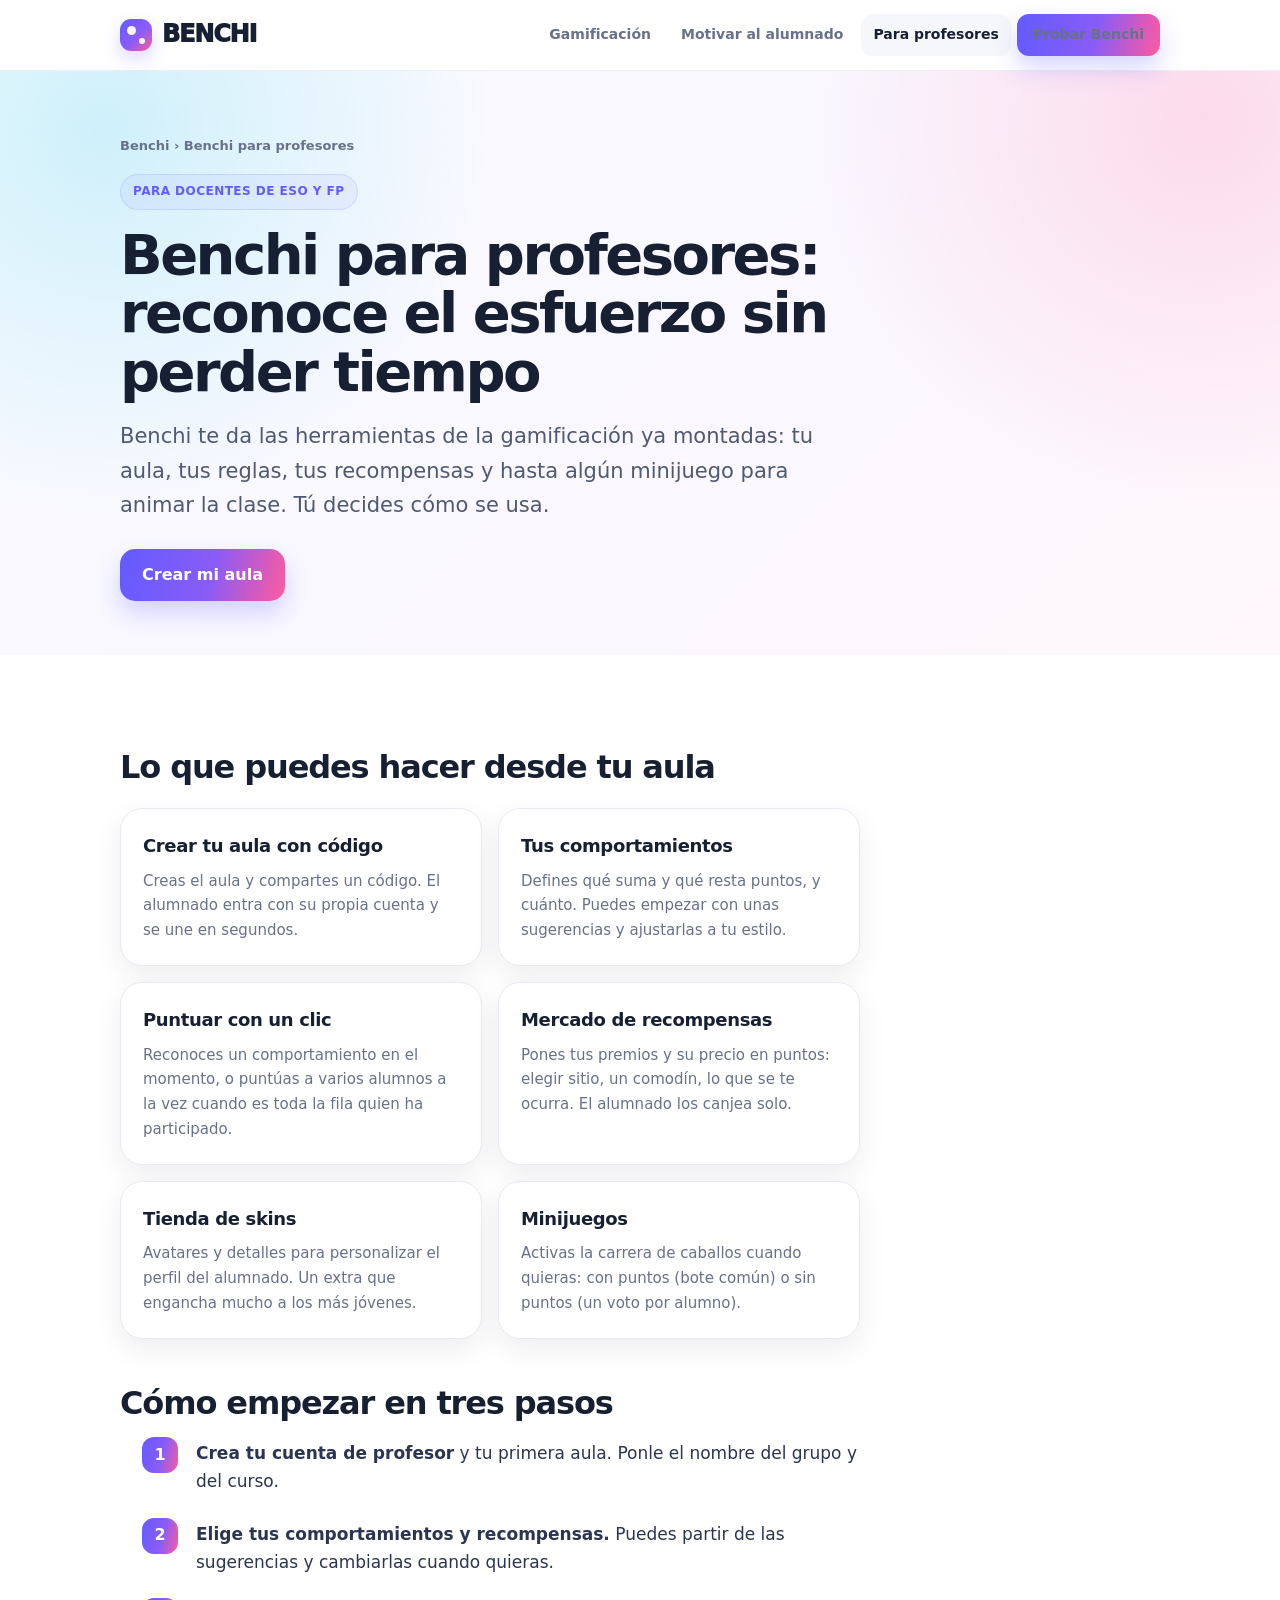
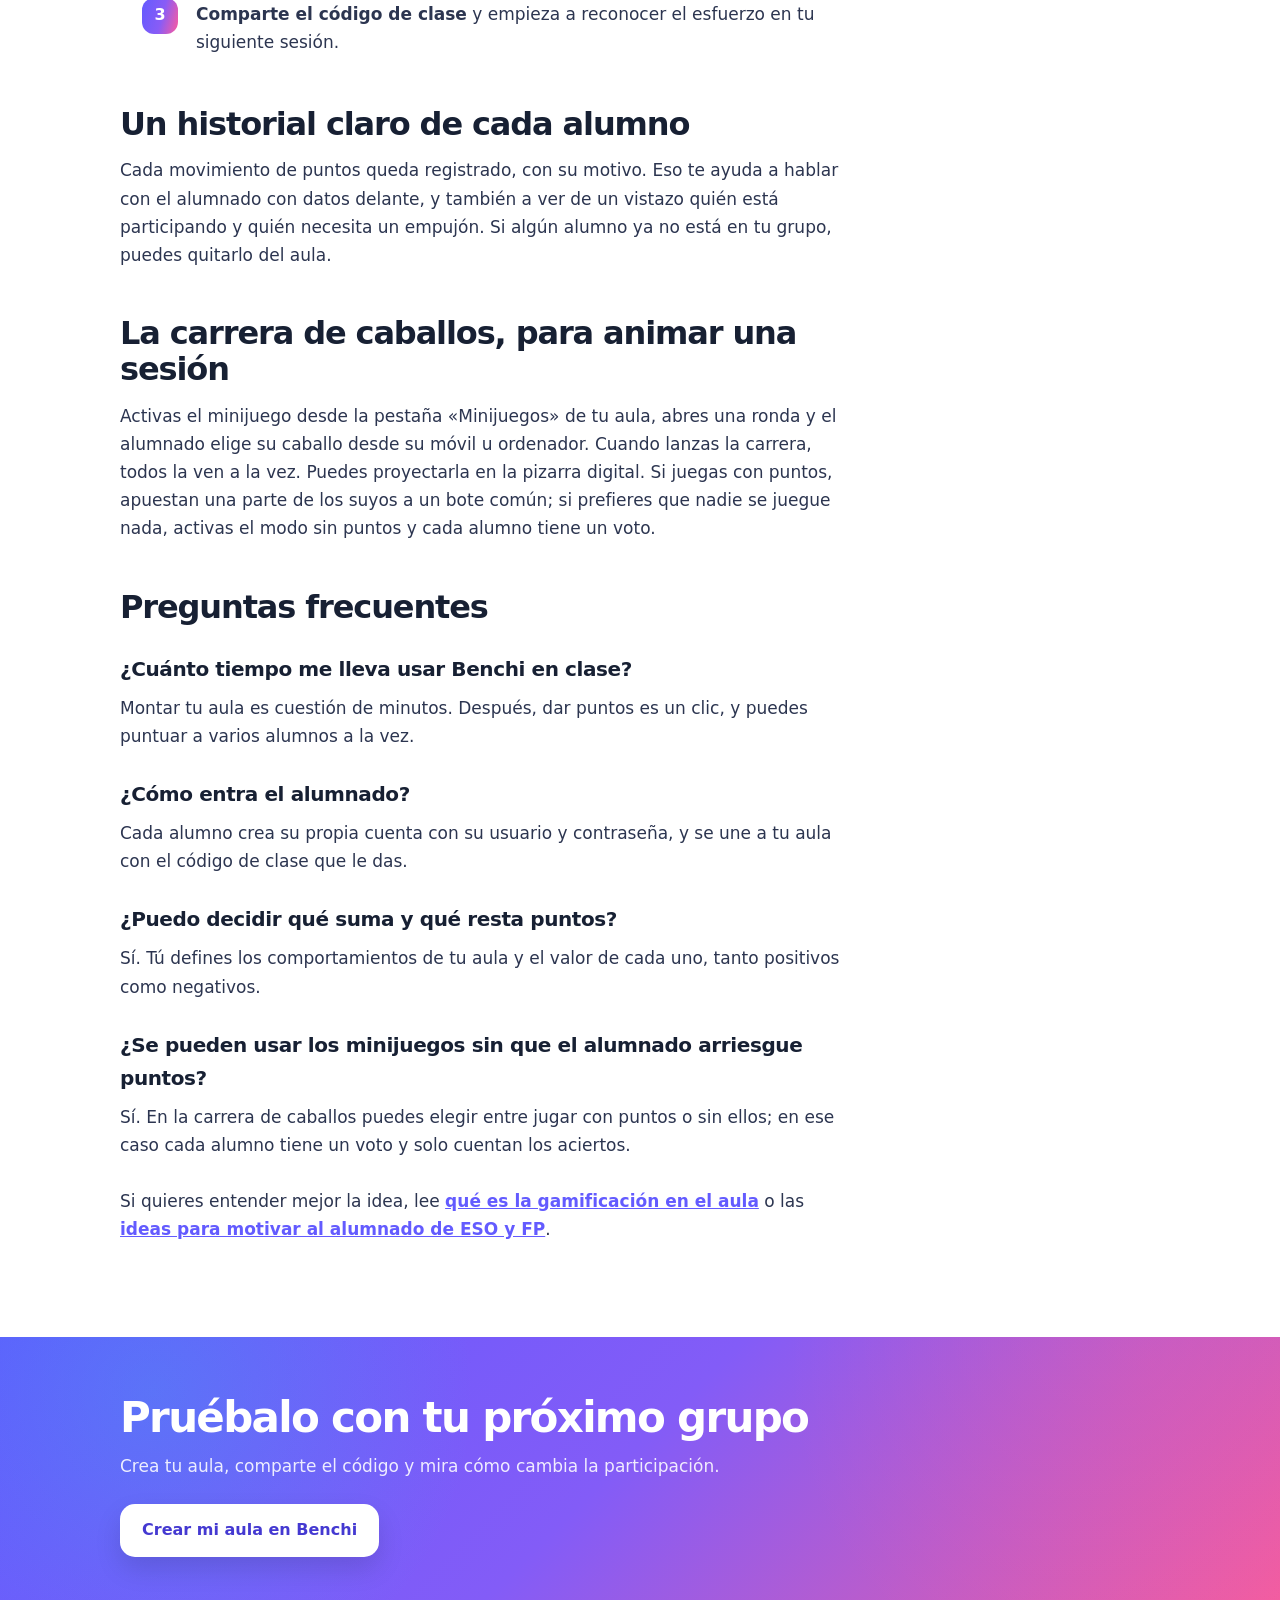
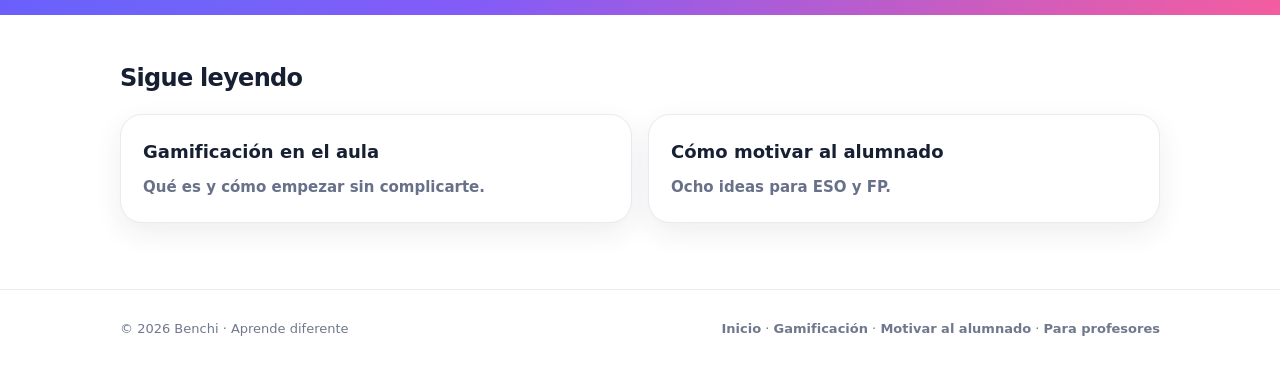
==== benchi-para-profesores/index.html @ e6dcf245 "Analítica: Vercel Web Analytics (sin cookies) en la portada y las guías Co-Authored-By: Claude Sonne" ====
<!DOCTYPE html>
<html lang="es">
<head>
<meta charset="UTF-8">
<meta name="viewport" content="width=device-width, initial-scale=1">
<title>Benchi para profesores: puntos, recompensas y minijuegos</title>
<meta name="description" content="Qué puede hacer el profesorado de ESO y FP con Benchi: aula con código, puntos con un clic, mercado de recompensas, minijuegos e historial.">
<link rel="canonical" href="https://www.playbenchi.es/benchi-para-profesores/">
<meta name="robots" content="index, follow, max-image-preview:large">
<meta name="theme-color" content="#635bff">
<link rel="icon" href="/favicon.svg" type="image/svg+xml">
<link rel="icon" href="/favicon-32.png" type="image/png" sizes="32x32">
<link rel="apple-touch-icon" href="/apple-touch-icon.png">
<link rel="manifest" href="/site.webmanifest">
<meta property="og:type" content="website">
<meta property="og:site_name" content="Benchi">
<meta property="og:locale" content="es_ES">
<meta property="og:url" content="https://www.playbenchi.es/benchi-para-profesores/">
<meta property="og:title" content="Benchi para profesores: puntos, recompensas y minijuegos para tu aula">
<meta property="og:description" content="Todo lo que puedes hacer con Benchi desde tu aula de ESO o FP.">
<meta property="og:image" content="https://www.playbenchi.es/og-image.png">
<meta name="twitter:card" content="summary_large_image">
<link rel="stylesheet" href="/contenido.css">
<script type="application/ld+json">
{
  "@context": "https://schema.org",
  "@graph": [
    {
      "@type": "WebPage",
      "name": "Benchi para profesores",
      "description": "Qué puede hacer el profesorado de ESO y FP con Benchi.",
      "inLanguage": "es",
      "url": "https://www.playbenchi.es/benchi-para-profesores/",
      "isPartOf": { "@type": "WebSite", "name": "Benchi", "url": "https://www.playbenchi.es/" }
    },
    {
      "@type": "BreadcrumbList",
      "itemListElement": [
        { "@type": "ListItem", "position": 1, "name": "Benchi", "item": "https://www.playbenchi.es/" },
        { "@type": "ListItem", "position": 2, "name": "Benchi para profesores", "item": "https://www.playbenchi.es/benchi-para-profesores/" }
      ]
    },
    {
      "@type": "FAQPage",
      "inLanguage": "es",
      "mainEntity": [
        {
          "@type": "Question",
          "name": "¿Cuánto tiempo me lleva usar Benchi en clase?",
          "acceptedAnswer": { "@type": "Answer", "text": "Montar tu aula es cuestión de minutos: eliges tus comportamientos y recompensas. Después, dar puntos es un clic, y puedes puntuar a varios alumnos a la vez." }
        },
        {
          "@type": "Question",
          "name": "¿Cómo entra el alumnado?",
          "acceptedAnswer": { "@type": "Answer", "text": "Cada alumno crea su propia cuenta con su usuario y contraseña, y se une a tu aula con el código de clase que le das." }
        },
        {
          "@type": "Question",
          "name": "¿Puedo decidir qué suma y qué resta puntos?",
          "acceptedAnswer": { "@type": "Answer", "text": "Sí. Tú defines los comportamientos de tu aula y el valor de cada uno, tanto positivos como negativos." }
        },
        {
          "@type": "Question",
          "name": "¿Se pueden usar los minijuegos sin que el alumnado arriesgue puntos?",
          "acceptedAnswer": { "@type": "Answer", "text": "Sí. En la carrera de caballos puedes elegir entre jugar con puntos o sin ellos; en ese caso cada alumno tiene un voto y solo cuentan los aciertos." }
        }
      ]
    }
  ]
}
</script>
<script>window.va=window.va||function(){(window.vaq=window.vaq||[]).push(arguments)};</script>
<script defer src="/_vercel/insights/script.js"></script>
</head>
<body>
<header class="top"><div class="wrap top-in">
  <a class="brand" href="/"><span class="brand-mark"></span>BENCHI</a>
  <nav class="nav" aria-label="Principal">
    <a href="/gamificacion-en-el-aula/">Gamificación</a>
    <a href="/motivar-al-alumnado/">Motivar al alumnado</a>
    <a href="/benchi-para-profesores/" aria-current="page">Para profesores</a>
    <a class="btn" href="/" style="padding:9px 16px;font-size:14px">Probar Benchi</a>
  </nav>
</div></header>

<section class="hero"><div class="wrap">
  <div class="crumbs"><a href="/">Benchi</a> › Benchi para profesores</div>
  <span class="eyebrow">Para docentes de ESO y FP</span>
  <h1>Benchi para profesores: reconoce el esfuerzo sin perder tiempo</h1>
  <p class="lead">Benchi te da las herramientas de la gamificación ya montadas: tu aula, tus reglas, tus recompensas y hasta algún minijuego para animar la clase. Tú decides cómo se usa.</p>
  <div style="margin-top:26px"><a class="btn" href="/">Crear mi aula</a></div>
</div></section>

<article><div class="wrap"><div class="prose">

<h2>Lo que puedes hacer desde tu aula</h2>
<div class="grid">
  <div class="card"><h3>Crear tu aula con código</h3><p>Creas el aula y compartes un código. El alumnado entra con su propia cuenta y se une en segundos.</p></div>
  <div class="card"><h3>Tus comportamientos</h3><p>Defines qué suma y qué resta puntos, y cuánto. Puedes empezar con unas sugerencias y ajustarlas a tu estilo.</p></div>
  <div class="card"><h3>Puntuar con un clic</h3><p>Reconoces un comportamiento en el momento, o puntúas a varios alumnos a la vez cuando es toda la fila quien ha participado.</p></div>
  <div class="card"><h3>Mercado de recompensas</h3><p>Pones tus premios y su precio en puntos: elegir sitio, un comodín, lo que se te ocurra. El alumnado los canjea solo.</p></div>
  <div class="card"><h3>Tienda de skins</h3><p>Avatares y detalles para personalizar el perfil del alumnado. Un extra que engancha mucho a los más jóvenes.</p></div>
  <div class="card"><h3>Minijuegos</h3><p>Activas la carrera de caballos cuando quieras: con puntos (bote común) o sin puntos (un voto por alumno).</p></div>
</div>

<h2>Cómo empezar en tres pasos</h2>
<ol class="steps">
  <li><strong>Crea tu cuenta de profesor</strong> y tu primera aula. Ponle el nombre del grupo y del curso.</li>
  <li><strong>Elige tus comportamientos y recompensas.</strong> Puedes partir de las sugerencias y cambiarlas cuando quieras.</li>
  <li><strong>Comparte el código de clase</strong> y empieza a reconocer el esfuerzo en tu siguiente sesión.</li>
</ol>

<h2>Un historial claro de cada alumno</h2>
<p>Cada movimiento de puntos queda registrado, con su motivo. Eso te ayuda a hablar con el alumnado con datos delante, y también a ver de un vistazo quién está participando y quién necesita un empujón. Si algún alumno ya no está en tu grupo, puedes quitarlo del aula.</p>

<h2>La carrera de caballos, para animar una sesión</h2>
<p>Activas el minijuego desde la pestaña «Minijuegos» de tu aula, abres una ronda y el alumnado elige su caballo desde su móvil u ordenador. Cuando lanzas la carrera, todos la ven a la vez. Puedes proyectarla en la pizarra digital. Si juegas con puntos, apuestan una parte de los suyos a un bote común; si prefieres que nadie se juegue nada, activas el modo sin puntos y cada alumno tiene un voto.</p>

<h2>Preguntas frecuentes</h2>
<h3>¿Cuánto tiempo me lleva usar Benchi en clase?</h3>
<p>Montar tu aula es cuestión de minutos. Después, dar puntos es un clic, y puedes puntuar a varios alumnos a la vez.</p>
<h3>¿Cómo entra el alumnado?</h3>
<p>Cada alumno crea su propia cuenta con su usuario y contraseña, y se une a tu aula con el código de clase que le das.</p>
<h3>¿Puedo decidir qué suma y qué resta puntos?</h3>
<p>Sí. Tú defines los comportamientos de tu aula y el valor de cada uno, tanto positivos como negativos.</p>
<h3>¿Se pueden usar los minijuegos sin que el alumnado arriesgue puntos?</h3>
<p>Sí. En la carrera de caballos puedes elegir entre jugar con puntos o sin ellos; en ese caso cada alumno tiene un voto y solo cuentan los aciertos.</p>

<p style="margin-top:28px">Si quieres entender mejor la idea, lee <a href="/gamificacion-en-el-aula/">qué es la gamificación en el aula</a> o las <a href="/motivar-al-alumnado/">ideas para motivar al alumnado de ESO y FP</a>.</p>

</div></div></article>

<section class="cta"><div class="wrap">
  <h2>Pruébalo con tu próximo grupo</h2>
  <p>Crea tu aula, comparte el código y mira cómo cambia la participación.</p>
  <a class="btn" href="/">Crear mi aula en Benchi</a>
</div></section>

<section class="more"><div class="wrap">
  <h2>Sigue leyendo</h2>
  <div class="grid">
    <a class="card" href="/gamificacion-en-el-aula/"><h3>Gamificación en el aula</h3><p>Qué es y cómo empezar sin complicarte.</p></a>
    <a class="card" href="/motivar-al-alumnado/"><h3>Cómo motivar al alumnado</h3><p>Ocho ideas para ESO y FP.</p></a>
  </div>
</div></section>

<footer class="foot"><div class="wrap foot-in"><span>© 2026 Benchi · Aprende diferente</span><span><a href="/">Inicio</a> · <a href="/gamificacion-en-el-aula/">Gamificación</a> · <a href="/motivar-al-alumnado/">Motivar al alumnado</a> · <a href="/benchi-para-profesores/">Para profesores</a></span></div></footer>
</body>
</html>
---- contenido.css ----
/* Páginas de contenido de Benchi (guías para docentes). Misma identidad que la app. */
:root{
  --ink:#172033; --muted:#687189; --line:#e8eaf2; --surface-2:#f6f7fb;
  --primary:#635bff; --pink:#ff5a9d; --cyan:#28c6e8; --yellow:#ffc857; --green:#35c77f;
  --grad:linear-gradient(105deg,#635bff,#895cf6 55%,#ff5a9d);
  --shadow:0 18px 55px rgba(32,34,64,.10); --shadow-soft:0 10px 28px rgba(32,34,64,.08);
}
*{box-sizing:border-box}
html{scroll-behavior:smooth}
body{margin:0;font-family:Inter,ui-sans-serif,system-ui,-apple-system,BlinkMacSystemFont,"Segoe UI",sans-serif;color:var(--ink);background:#fff;line-height:1.65;font-size:17px}
a{color:var(--primary);font-weight:700}
.wrap{width:min(1040px,calc(100% - 40px));margin:0 auto}

/* Cabecera */
.top{position:sticky;top:0;z-index:30;background:rgba(255,255,255,.86);backdrop-filter:blur(16px);border-bottom:1px solid rgba(232,234,242,.8)}
.top-in{height:70px;display:flex;align-items:center;justify-content:space-between;gap:16px}
.brand{display:flex;align-items:center;gap:10px;font-weight:950;letter-spacing:-.05em;font-size:24px;color:var(--ink);text-decoration:none}
.brand-mark{width:32px;height:32px;border-radius:11px;background:linear-gradient(135deg,#635bff,#8b5cf6 55%,#ff5a9d);position:relative;overflow:hidden;box-shadow:0 8px 18px rgba(99,91,255,.23)}
.brand-mark:before,.brand-mark:after{content:"";position:absolute;border-radius:50%;background:#fff;opacity:.95}
.brand-mark:before{width:9px;height:9px;left:7px;top:7px}
.brand-mark:after{width:6px;height:6px;right:7px;bottom:7px}
.nav{display:flex;align-items:center;gap:6px;flex-wrap:wrap}
.nav a{color:var(--muted);text-decoration:none;font-weight:800;font-size:14px;padding:9px 12px;border-radius:12px}
.nav a:hover,.nav a[aria-current="page"]{color:var(--ink);background:var(--surface-2)}
.btn{display:inline-flex;align-items:center;justify-content:center;gap:9px;border-radius:15px;padding:13px 22px;font-weight:800;font-size:16px;text-decoration:none;color:#fff;background:var(--grad);box-shadow:0 12px 25px rgba(99,91,255,.25);transition:transform .18s ease}
.btn:hover{transform:translateY(-2px)}
.btn.light{background:#fff;color:var(--ink);border:1px solid var(--line);box-shadow:var(--shadow-soft)}
@media (max-width:720px){.nav a:not(.btn){display:none}.top-in{height:62px}}

/* Cabecera de artículo */
.hero{background:radial-gradient(circle at 8% 10%,rgba(40,198,232,.20),transparent 30%),radial-gradient(circle at 94% 8%,rgba(255,90,157,.18),transparent 30%),linear-gradient(135deg,#f8fbff,#faf7ff 55%,#fff7fb);padding:64px 0 54px}
.crumbs{font-size:13px;color:var(--muted);font-weight:700;margin-bottom:18px}
.crumbs a{color:var(--muted);text-decoration:none}
.eyebrow{display:inline-flex;padding:7px 12px;border:1px solid rgba(99,91,255,.14);background:rgba(99,91,255,.06);color:var(--primary);border-radius:999px;font-weight:800;font-size:12px;letter-spacing:.04em;text-transform:uppercase;margin-bottom:16px}
h1{font-size:clamp(34px,5vw,56px);line-height:1.04;letter-spacing:-.045em;margin:0 0 18px;max-width:860px}
.lead{font-size:clamp(18px,2vw,21px);color:#4f5973;max-width:720px;margin:0}
.meta{margin-top:20px;font-size:13px;color:var(--muted);font-weight:700}

/* Texto */
article{padding:48px 0 24px}
.prose{max-width:740px}
.prose h2{font-size:clamp(25px,3vw,32px);letter-spacing:-.035em;line-height:1.15;margin:46px 0 14px}
.prose h3{font-size:20px;letter-spacing:-.02em;margin:28px 0 8px}
.prose p{margin:0 0 16px;color:#2c3550}
.prose ul,.prose ol{margin:0 0 18px;padding-left:22px;color:#2c3550}
.prose li{margin-bottom:8px}
.callout{background:linear-gradient(135deg,#f5f3ff,#fff0f7);border:1px solid rgba(99,91,255,.12);border-radius:22px;padding:22px 24px;margin:26px 0}
.callout p{margin:0;color:var(--ink)}
.callout strong{color:var(--primary)}
.steps{counter-reset:s;list-style:none;padding:0}
.steps li{counter-increment:s;position:relative;padding:4px 0 4px 54px;margin-bottom:16px}
.steps li:before{content:counter(s);position:absolute;left:0;top:2px;width:36px;height:36px;border-radius:12px;background:var(--grad);color:#fff;font-weight:900;display:grid;place-items:center;font-size:16px}
.grid{display:grid;grid-template-columns:repeat(auto-fit,minmax(240px,1fr));gap:16px;margin:22px 0}
.card{background:#fff;border:1px solid var(--line);border-radius:22px;padding:22px;box-shadow:var(--shadow-soft)}
.card h3{margin:0 0 8px;font-size:18px}
.card p{margin:0;color:var(--muted);font-size:15px}

/* Cierre y pie */
.cta{margin:54px 0 0;padding:58px 0;background:radial-gradient(circle at 12% 20%,rgba(40,198,232,.23),transparent 28%),radial-gradient(circle at 90% 10%,rgba(255,90,157,.2),transparent 31%),linear-gradient(135deg,#6259ff,#835cf7 48%,#f45d9f);color:#fff}
.cta h2{font-size:clamp(28px,4vw,42px);letter-spacing:-.04em;line-height:1.08;margin:0 0 12px}
.cta p{margin:0 0 24px;max-width:620px;color:rgba(255,255,255,.88)}
.cta .btn{background:#fff;color:#4439d1;box-shadow:0 12px 27px rgba(0,0,0,.12)}
.more{padding:44px 0}
.more h2{font-size:24px;letter-spacing:-.03em;margin:0 0 6px}
.more .grid{margin-top:16px}
.more a.card{text-decoration:none;color:inherit;display:block;transition:transform .18s ease}
.more a.card:hover{transform:translateY(-3px)}
.more a.card h3{color:var(--ink)}
.foot{border-top:1px solid var(--line);padding:28px 0;color:#70788d;font-size:13px}
.foot-in{display:flex;justify-content:space-between;gap:14px 20px;flex-wrap:wrap;align-items:center}
.foot a{color:#70788d;text-decoration:none}
.foot a:hover{color:var(--ink)}
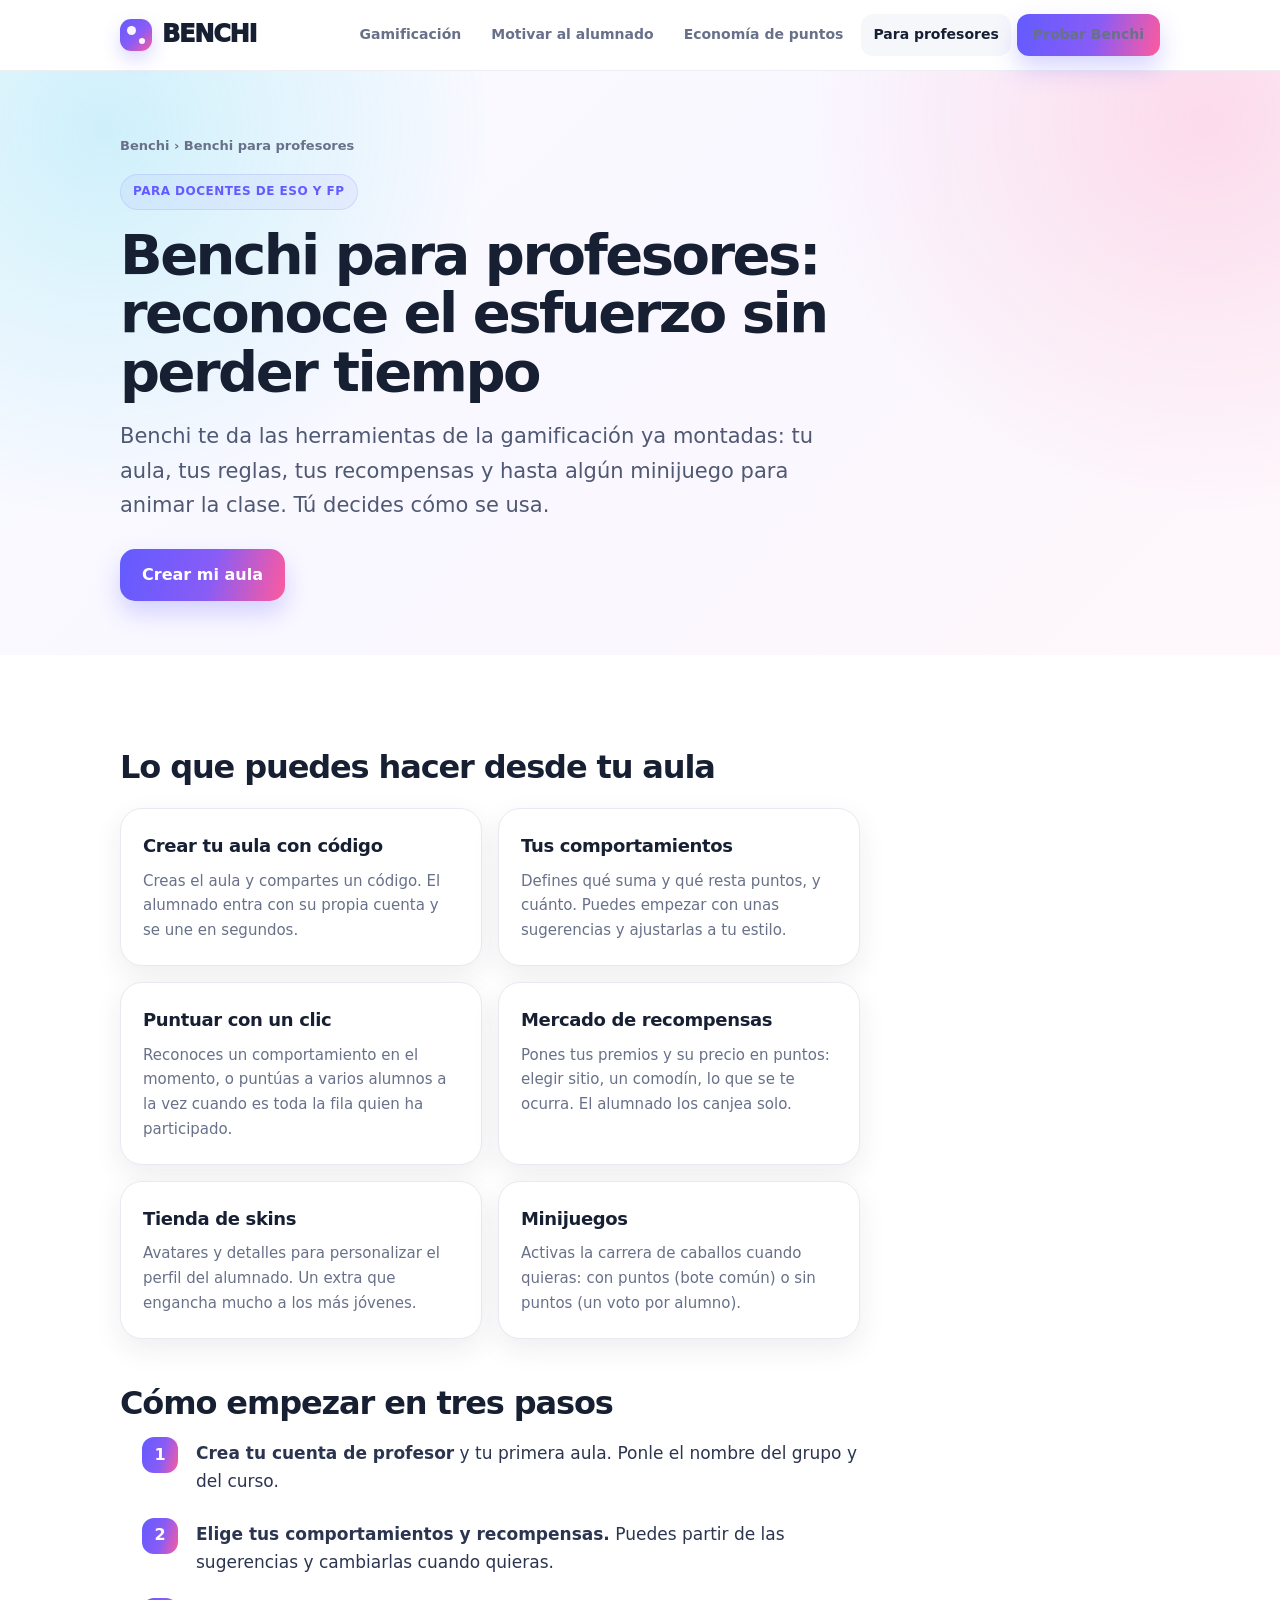
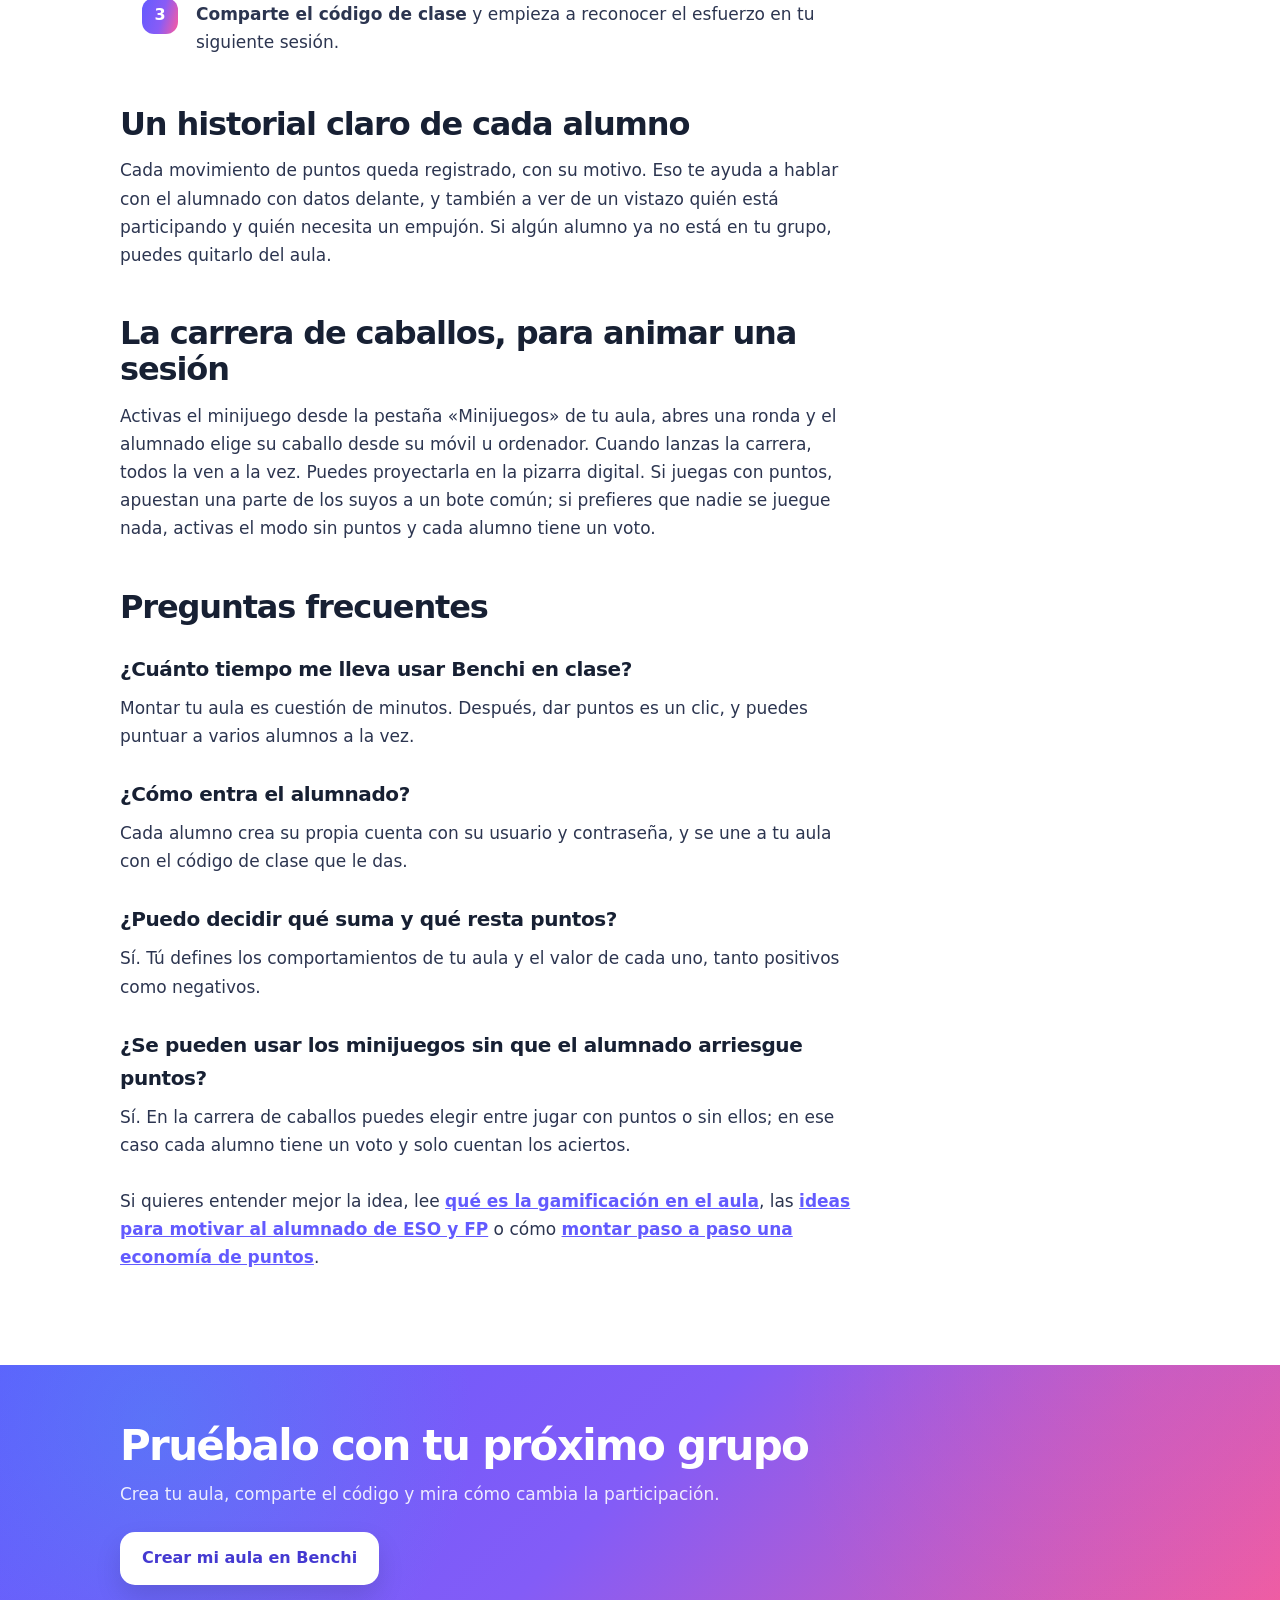
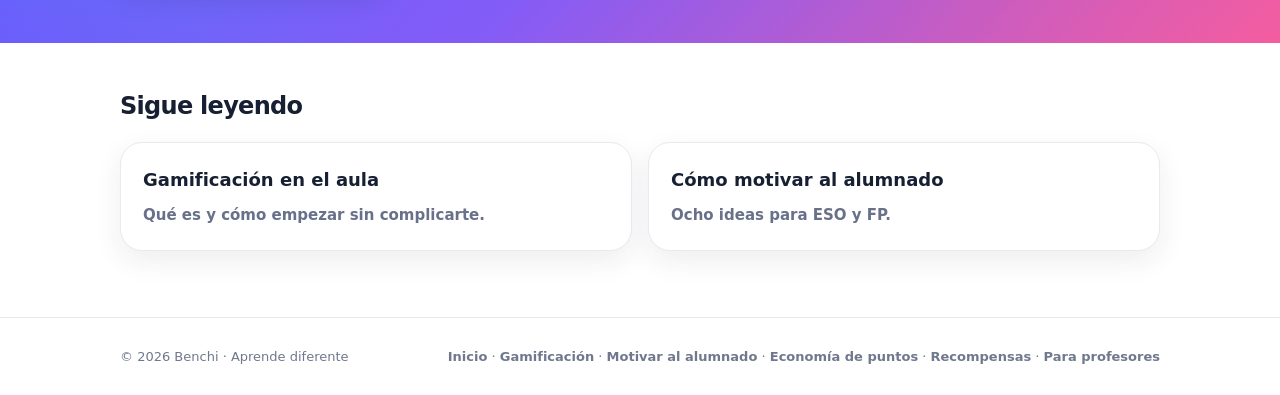
==== commit 045f6862: "SEO: guías de economía de puntos y recompensas para alumnos, enlaces desde portada, pies y sitemap C" ====
--- a/benchi-para-profesores/index.html
+++ b/benchi-para-profesores/index.html
@@ -78,6 +78,7 @@
   <nav class="nav" aria-label="Principal">
     <a href="/gamificacion-en-el-aula/">Gamificación</a>
     <a href="/motivar-al-alumnado/">Motivar al alumnado</a>
+    <a href="/economia-de-puntos-en-el-aula/">Economía de puntos</a>
     <a href="/benchi-para-profesores/" aria-current="page">Para profesores</a>
     <a class="btn" href="/" style="padding:9px 16px;font-size:14px">Probar Benchi</a>
   </nav>
@@ -126,7 +127,7 @@
 <h3>¿Se pueden usar los minijuegos sin que el alumnado arriesgue puntos?</h3>
 <p>Sí. En la carrera de caballos puedes elegir entre jugar con puntos o sin ellos; en ese caso cada alumno tiene un voto y solo cuentan los aciertos.</p>
 
-<p style="margin-top:28px">Si quieres entender mejor la idea, lee <a href="/gamificacion-en-el-aula/">qué es la gamificación en el aula</a> o las <a href="/motivar-al-alumnado/">ideas para motivar al alumnado de ESO y FP</a>.</p>
+<p style="margin-top:28px">Si quieres entender mejor la idea, lee <a href="/gamificacion-en-el-aula/">qué es la gamificación en el aula</a>, las <a href="/motivar-al-alumnado/">ideas para motivar al alumnado de ESO y FP</a> o cómo <a href="/economia-de-puntos-en-el-aula/">montar paso a paso una economía de puntos</a>.</p>
 
 </div></div></article>
 
@@ -144,6 +145,6 @@
   </div>
 </div></section>
 
-<footer class="foot"><div class="wrap foot-in"><span>© 2026 Benchi · Aprende diferente</span><span><a href="/">Inicio</a> · <a href="/gamificacion-en-el-aula/">Gamificación</a> · <a href="/motivar-al-alumnado/">Motivar al alumnado</a> · <a href="/benchi-para-profesores/">Para profesores</a></span></div></footer>
+<footer class="foot"><div class="wrap foot-in"><span>© 2026 Benchi · Aprende diferente</span><span><a href="/">Inicio</a> · <a href="/gamificacion-en-el-aula/">Gamificación</a> · <a href="/motivar-al-alumnado/">Motivar al alumnado</a> · <a href="/economia-de-puntos-en-el-aula/">Economía de puntos</a> · <a href="/recompensas-para-alumnos/">Recompensas</a> · <a href="/benchi-para-profesores/">Para profesores</a></span></div></footer>
 </body>
 </html>
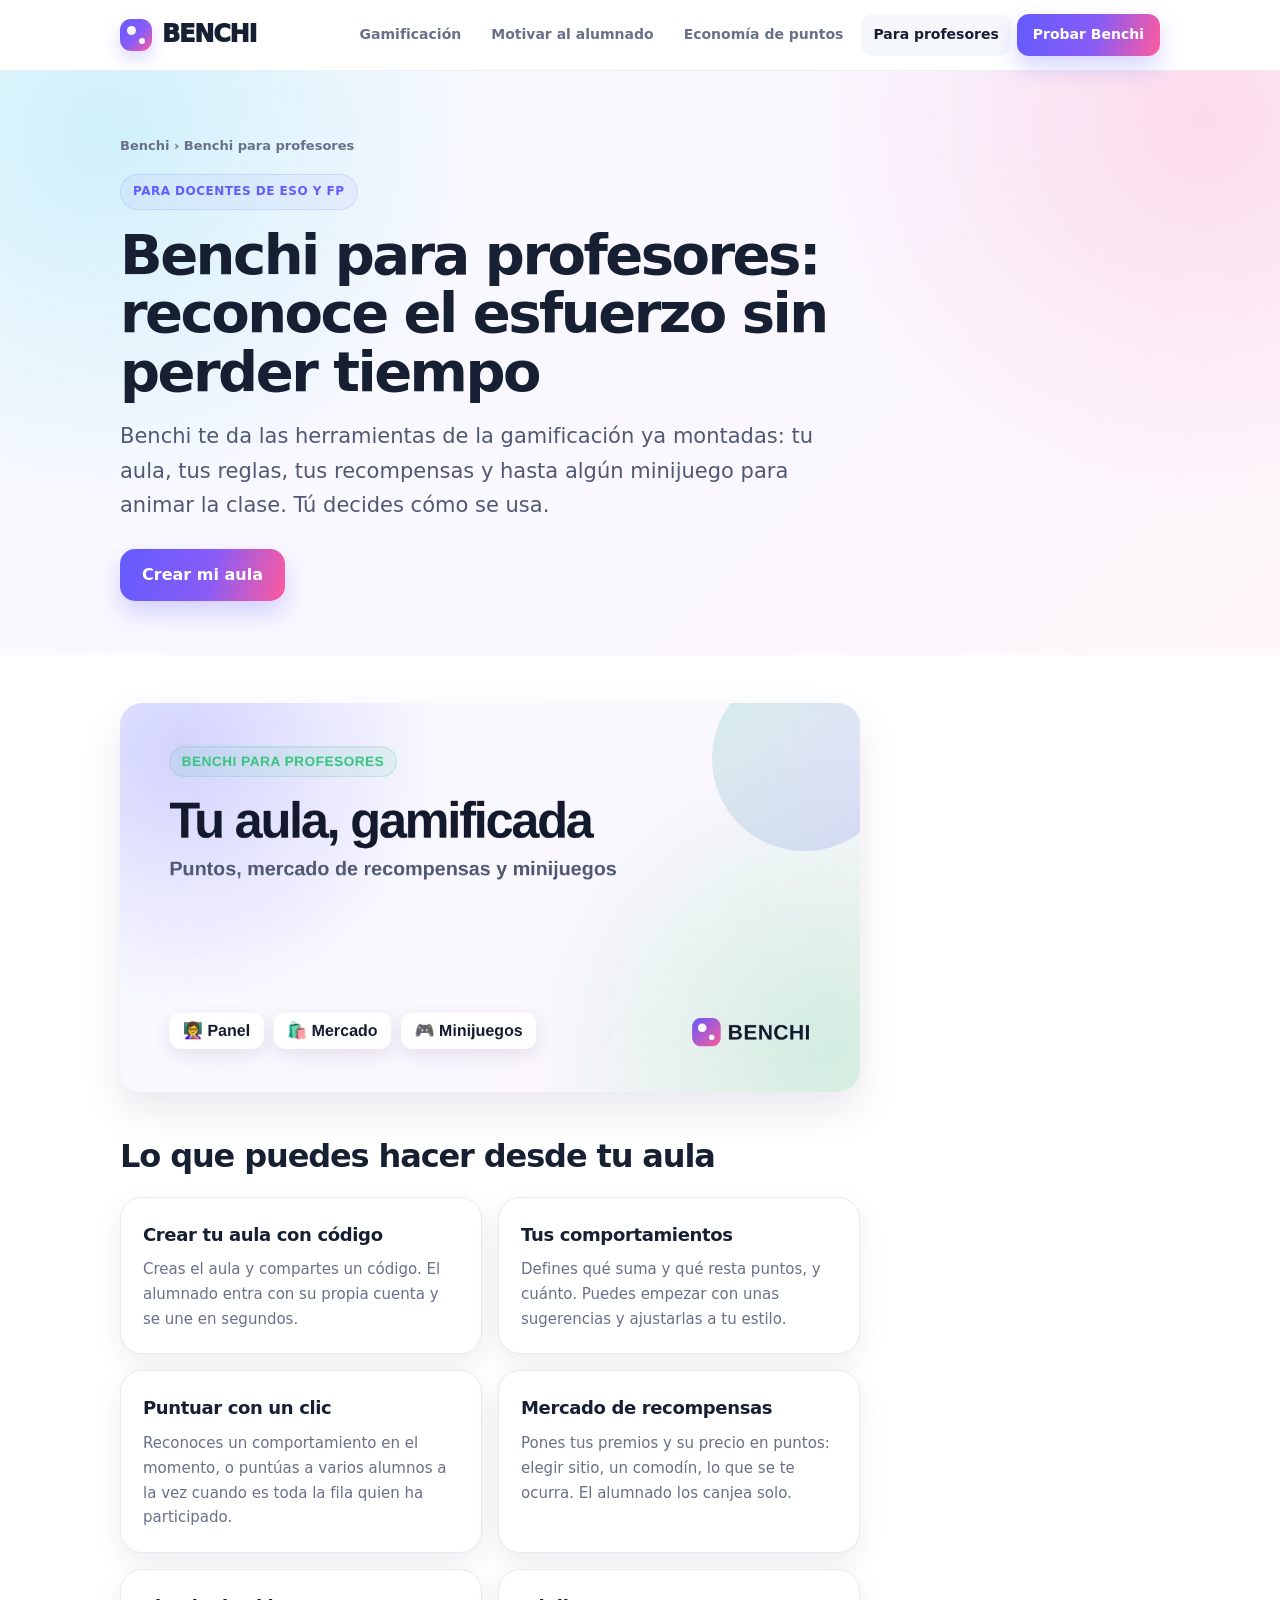
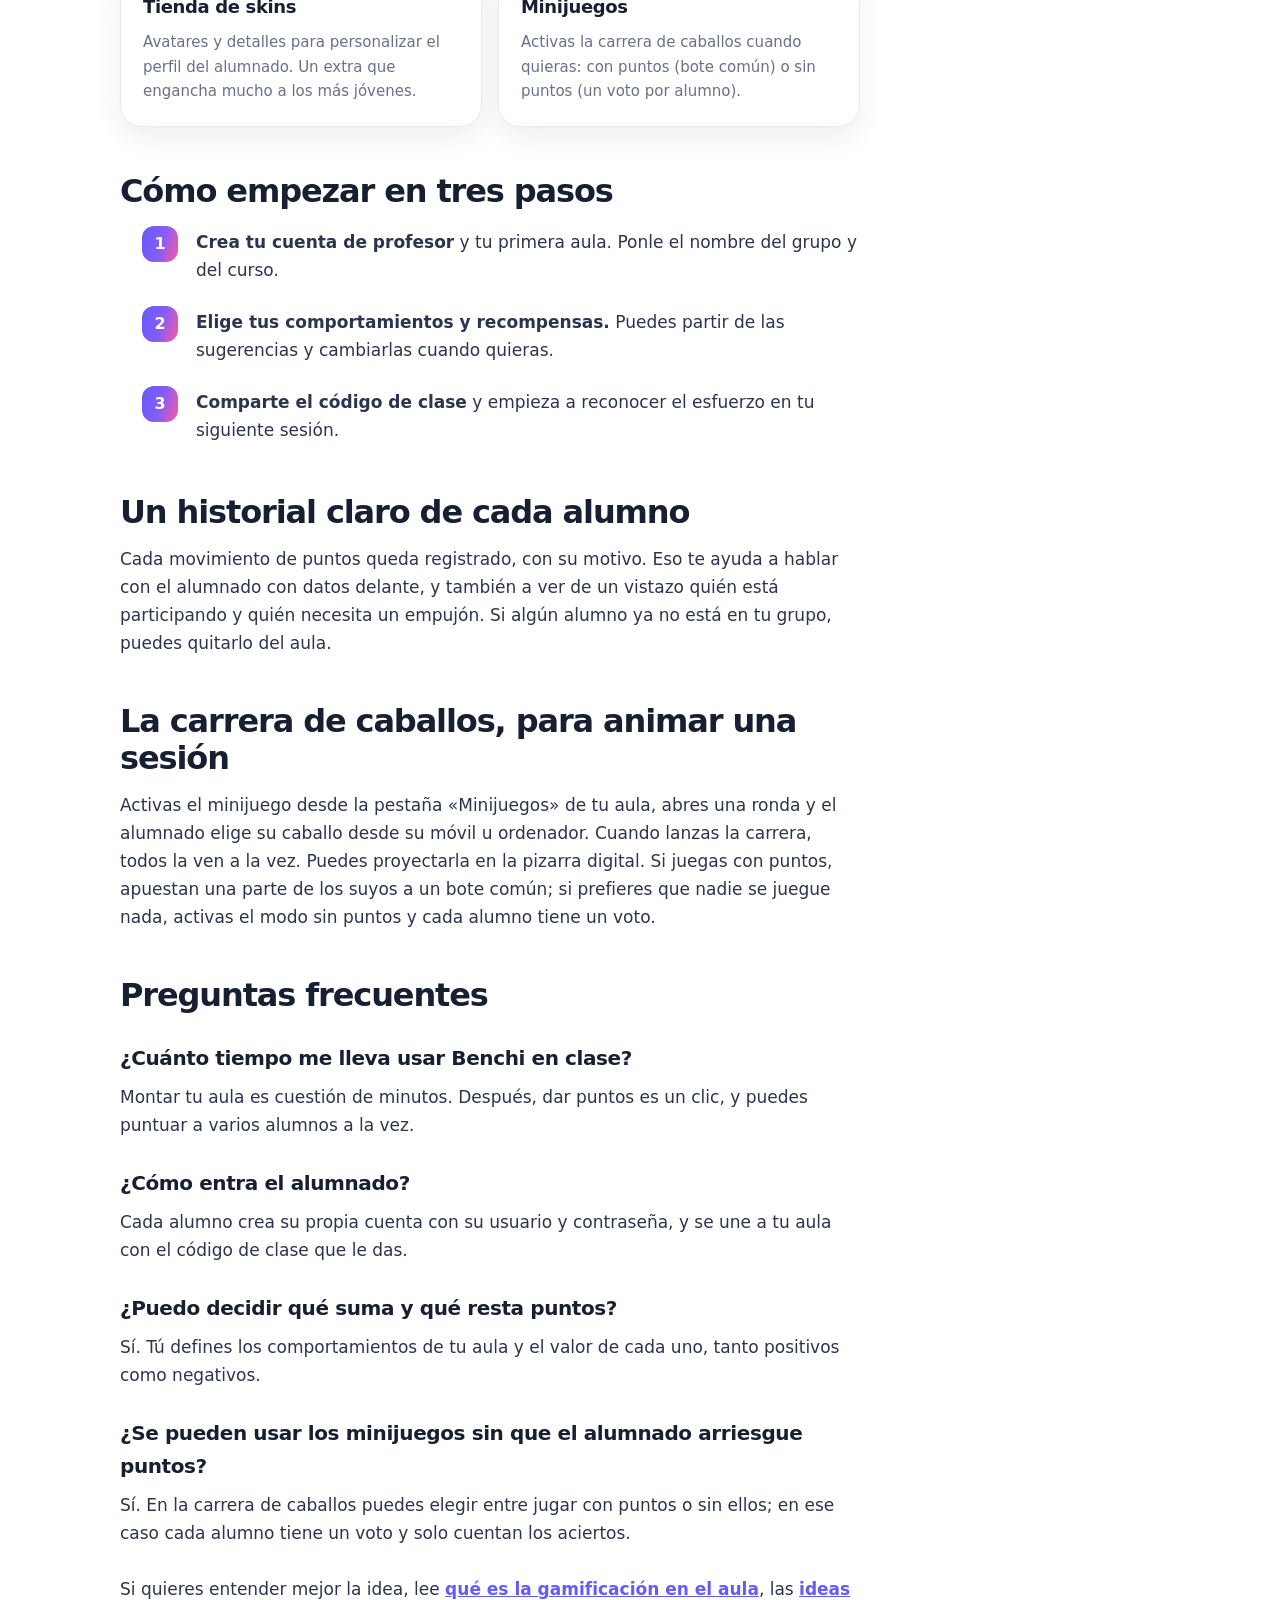
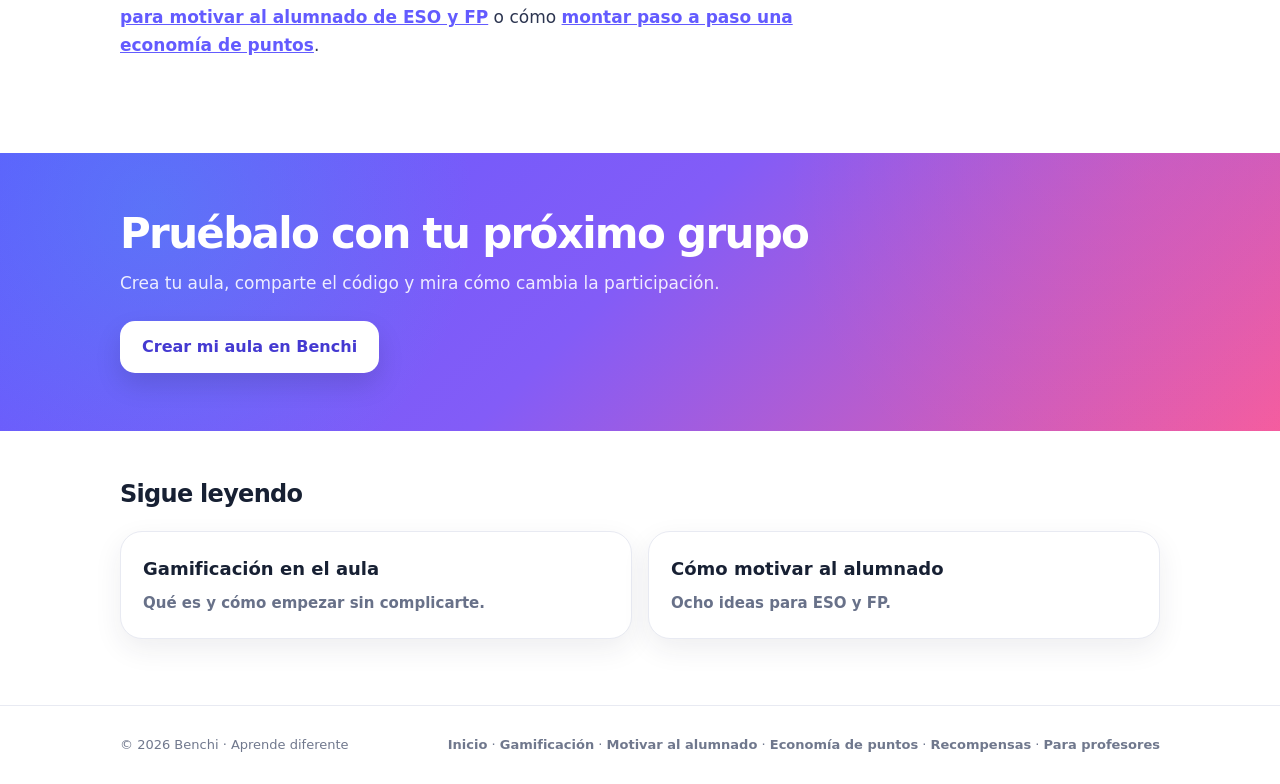
==== commit 5cf19d7b: "SEO: palabra clave en el H1 de portada, imagen con texto alternativo en cada guía, título y descripc" ====
--- a/benchi-para-profesores/index.html
+++ b/benchi-para-profesores/index.html
@@ -18,7 +18,11 @@
 <meta property="og:url" content="https://www.playbenchi.es/benchi-para-profesores/">
 <meta property="og:title" content="Benchi para profesores: puntos, recompensas y minijuegos para tu aula">
 <meta property="og:description" content="Todo lo que puedes hacer con Benchi desde tu aula de ESO o FP.">
-<meta property="og:image" content="https://www.playbenchi.es/og-image.png">
+<meta property="og:image" content="https://www.playbenchi.es/img/guias/benchi-para-profesores.jpg">
+<meta property="og:image:width" content="1200">
+<meta property="og:image:height" content="630">
+<meta property="og:image:alt" content="Benchi para profesores: panel del aula, mercado de recompensas y minijuegos educativos">
+<meta name="twitter:image" content="https://www.playbenchi.es/img/guias/benchi-para-profesores.jpg">
 <meta name="twitter:card" content="summary_large_image">
 <link rel="stylesheet" href="/contenido.css">
 <script type="application/ld+json">
@@ -27,6 +31,7 @@
   "@graph": [
     {
       "@type": "WebPage",
+      "primaryImageOfPage": "https://www.playbenchi.es/img/guias/benchi-para-profesores.jpg",
       "name": "Benchi para profesores",
       "description": "Qué puede hacer el profesorado de ESO y FP con Benchi.",
       "inLanguage": "es",
@@ -94,6 +99,8 @@
 
 <article><div class="wrap"><div class="prose">
 
+<figure class="guide-fig"><img src="/img/guias/benchi-para-profesores.jpg" alt="Benchi para profesores: panel del aula, mercado de recompensas y minijuegos educativos" width="1200" height="630" loading="lazy" decoding="async"></figure>
+
 <h2>Lo que puedes hacer desde tu aula</h2>
 <div class="grid">
   <div class="card"><h3>Crear tu aula con código</h3><p>Creas el aula y compartes un código. El alumnado entra con su propia cuenta y se une en segundos.</p></div>
--- a/contenido.css
+++ b/contenido.css
@@ -70,3 +70,6 @@
 .foot-in{display:flex;justify-content:space-between;gap:14px 20px;flex-wrap:wrap;align-items:center}
 .foot a{color:#70788d;text-decoration:none}
 .foot a:hover{color:var(--ink)}
+
+.guide-fig{margin:0 0 30px}.guide-fig img{display:block;width:100%;height:auto;border-radius:22px;box-shadow:0 18px 40px rgba(40,40,90,.10)}
+.nav a.btn,.nav a.btn:hover{color:#fff;background:var(--grad)}
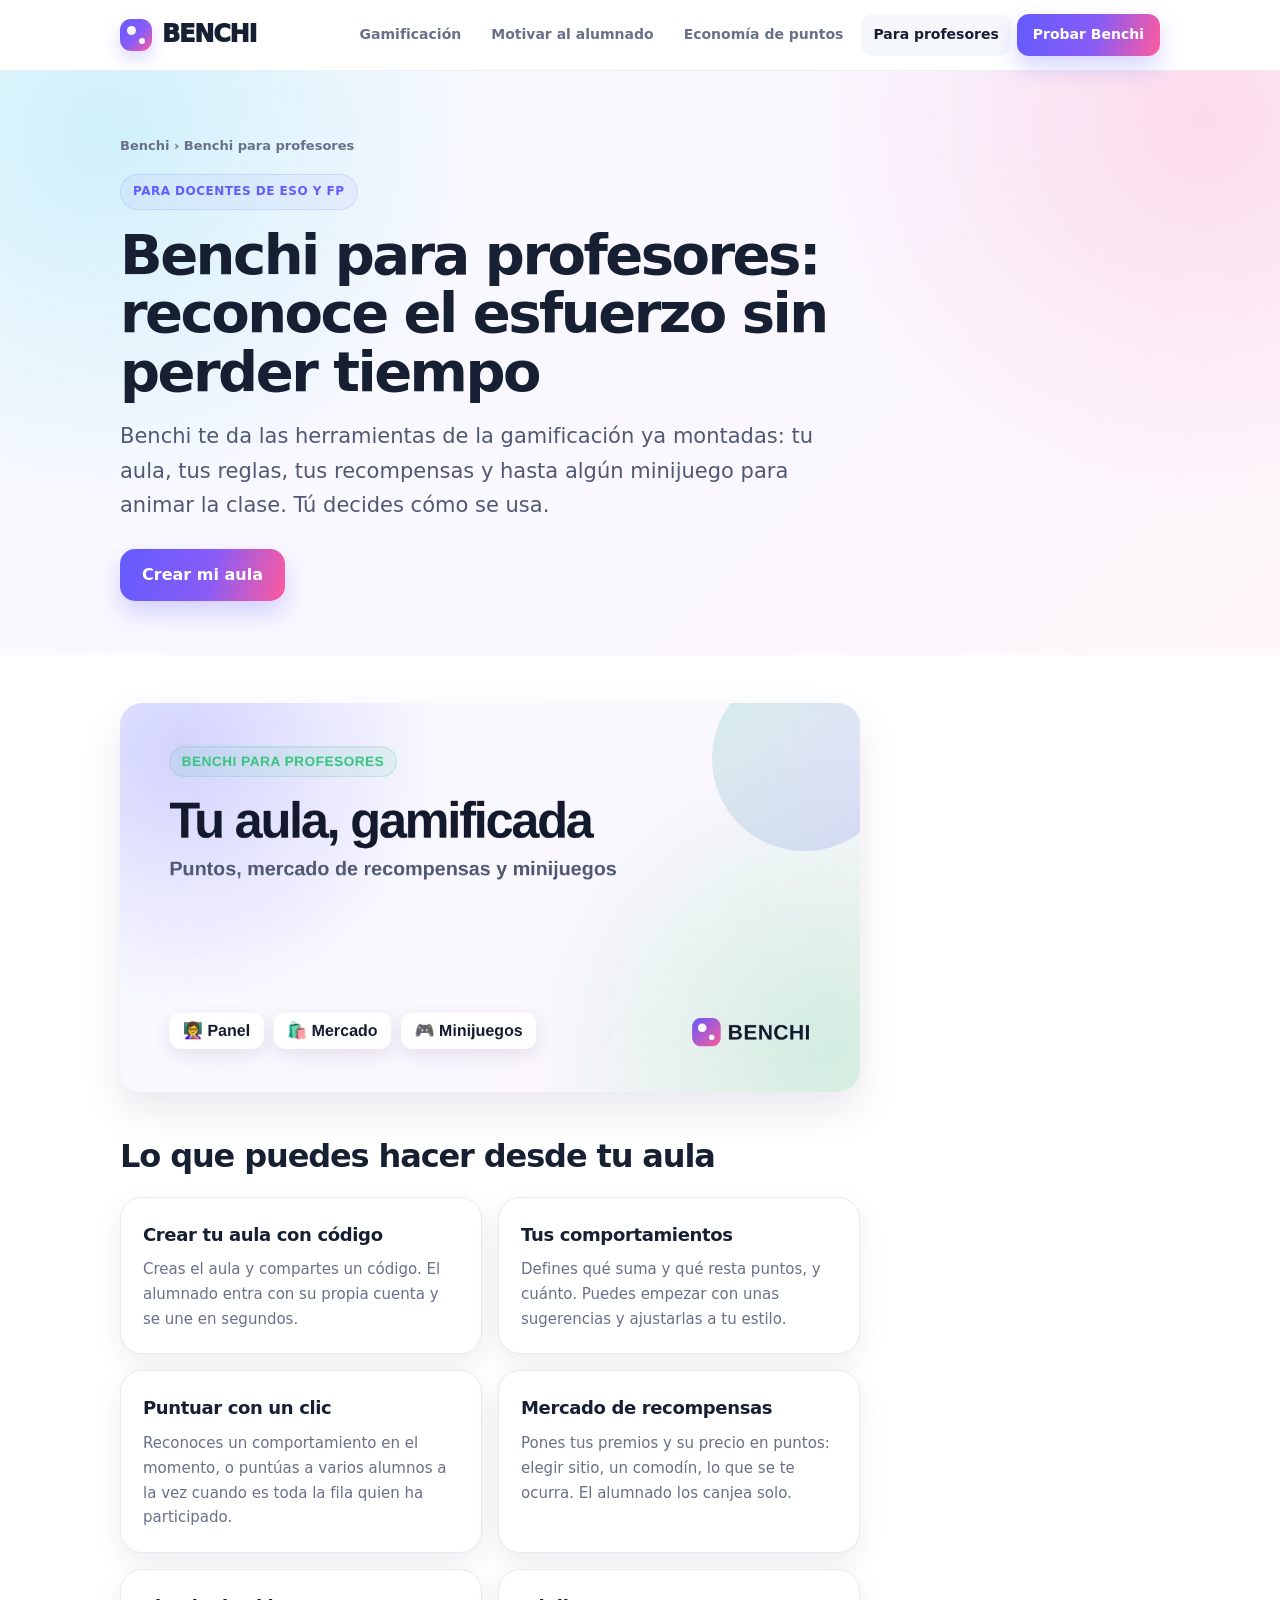
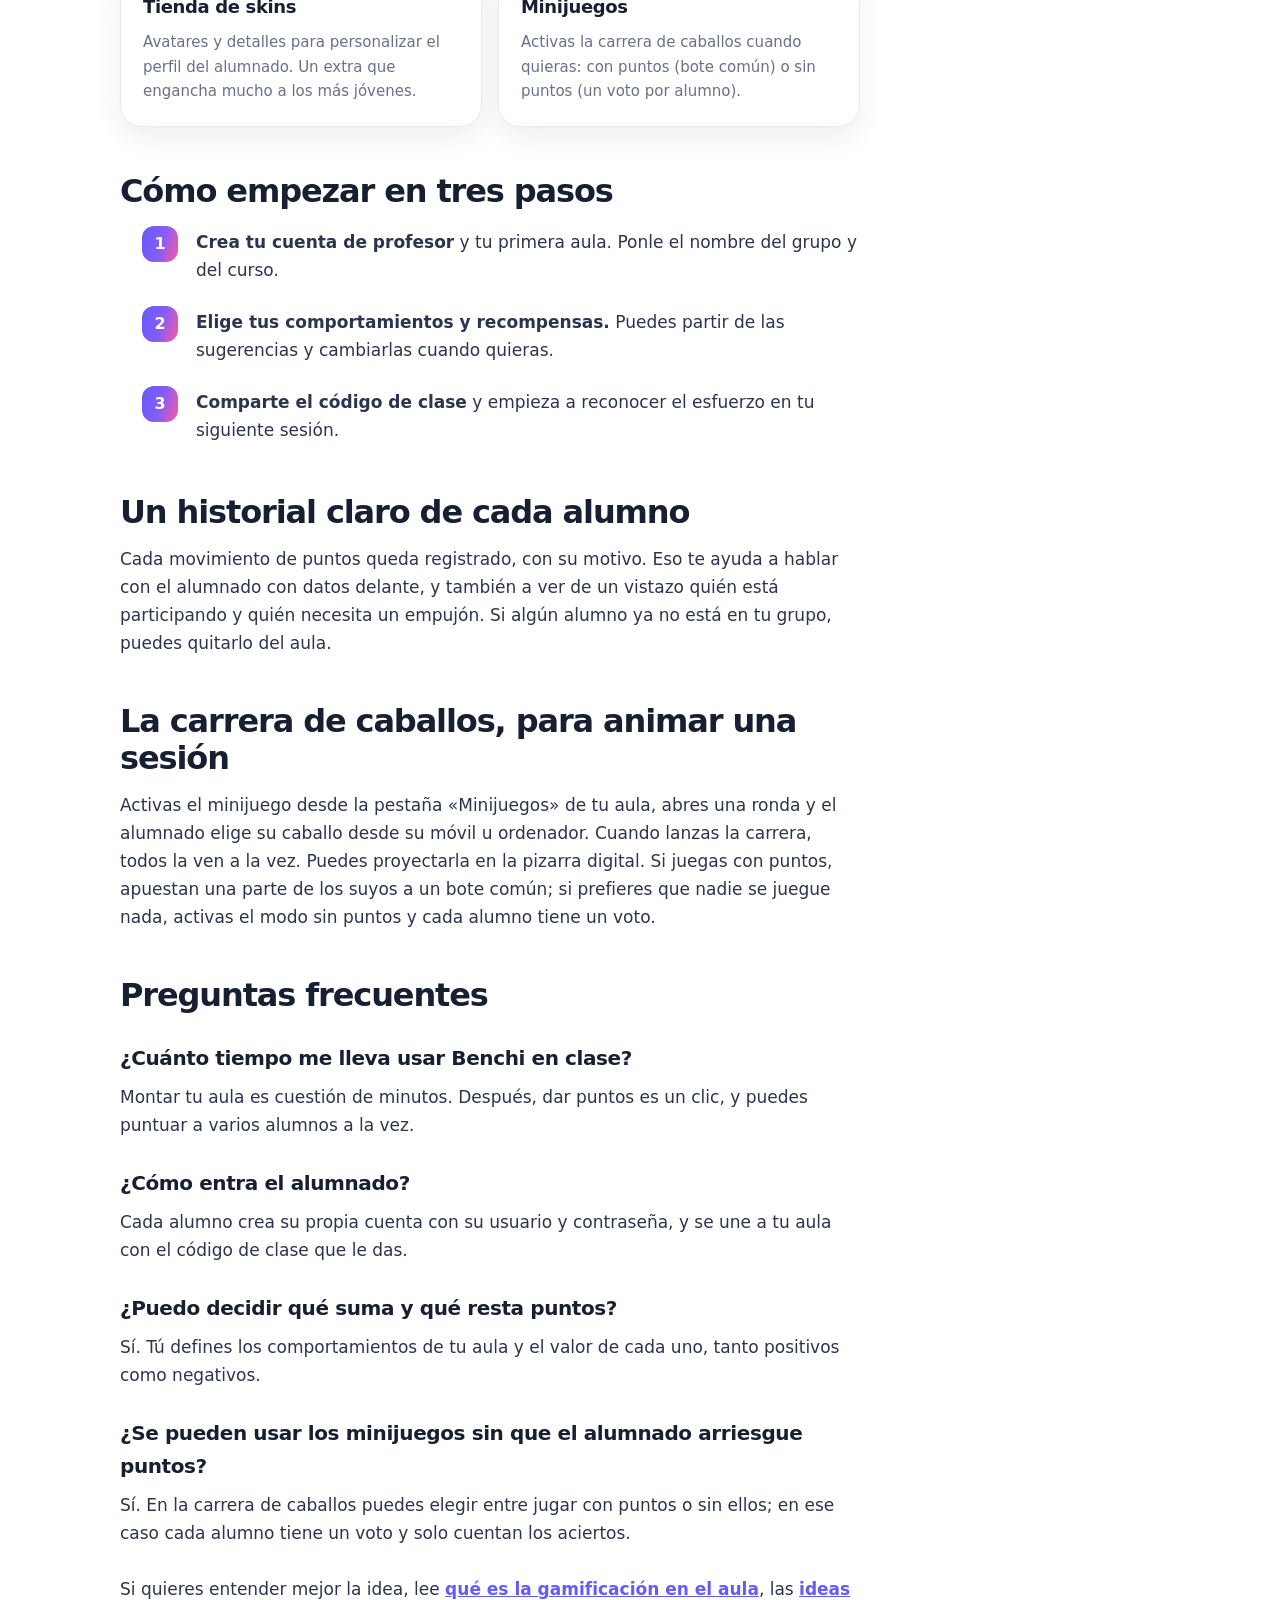
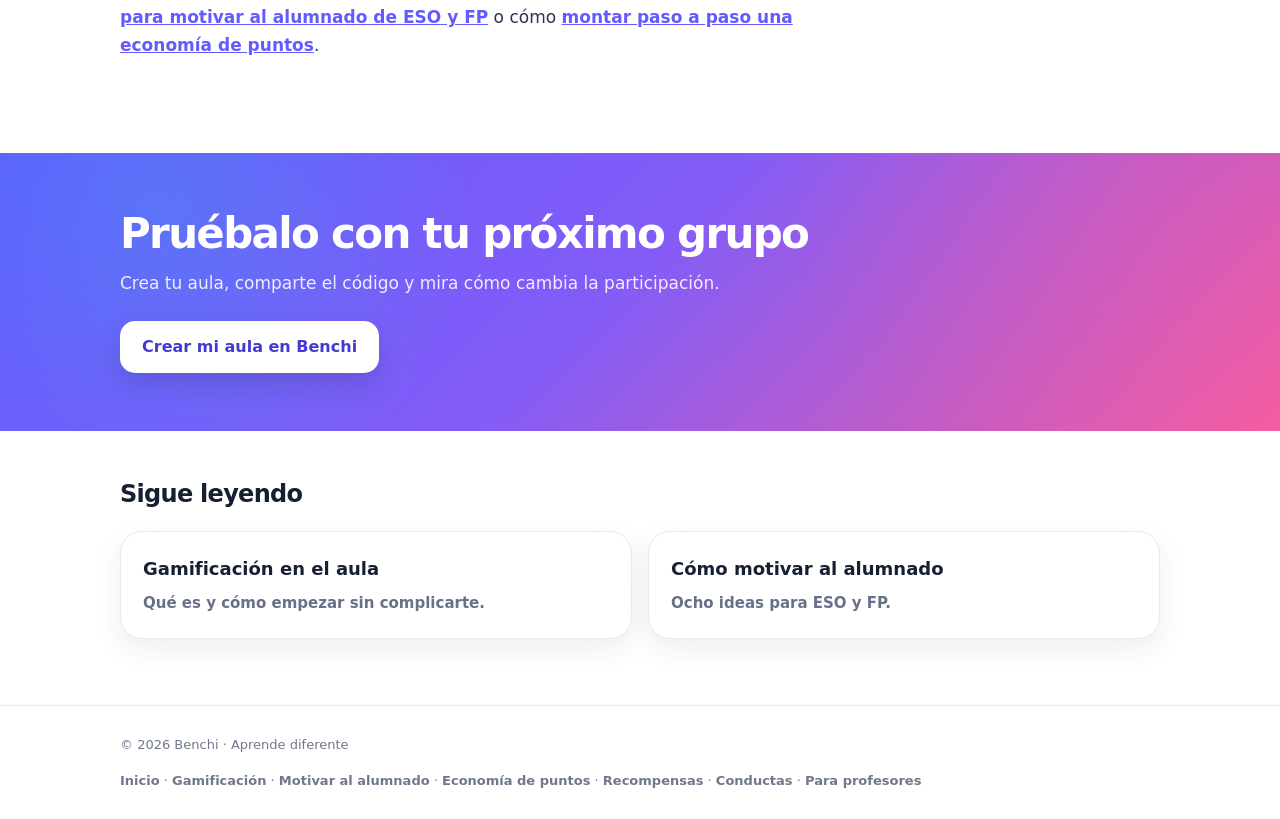
==== commit a962b844: "Guía nueva: ejemplos de conductas positivas y negativas para puntuar en clase, con enlaces desde por" ====
--- a/benchi-para-profesores/index.html
+++ b/benchi-para-profesores/index.html
@@ -152,6 +152,6 @@
   </div>
 </div></section>
 
-<footer class="foot"><div class="wrap foot-in"><span>© 2026 Benchi · Aprende diferente</span><span><a href="/">Inicio</a> · <a href="/gamificacion-en-el-aula/">Gamificación</a> · <a href="/motivar-al-alumnado/">Motivar al alumnado</a> · <a href="/economia-de-puntos-en-el-aula/">Economía de puntos</a> · <a href="/recompensas-para-alumnos/">Recompensas</a> · <a href="/benchi-para-profesores/">Para profesores</a></span></div></footer>
+<footer class="foot"><div class="wrap foot-in"><span>© 2026 Benchi · Aprende diferente</span><span><a href="/">Inicio</a> · <a href="/gamificacion-en-el-aula/">Gamificación</a> · <a href="/motivar-al-alumnado/">Motivar al alumnado</a> · <a href="/economia-de-puntos-en-el-aula/">Economía de puntos</a> · <a href="/recompensas-para-alumnos/">Recompensas</a> · <a href="/conductas-positivas-y-negativas/">Conductas</a> · <a href="/benchi-para-profesores/">Para profesores</a></span></div></footer>
 </body>
 </html>
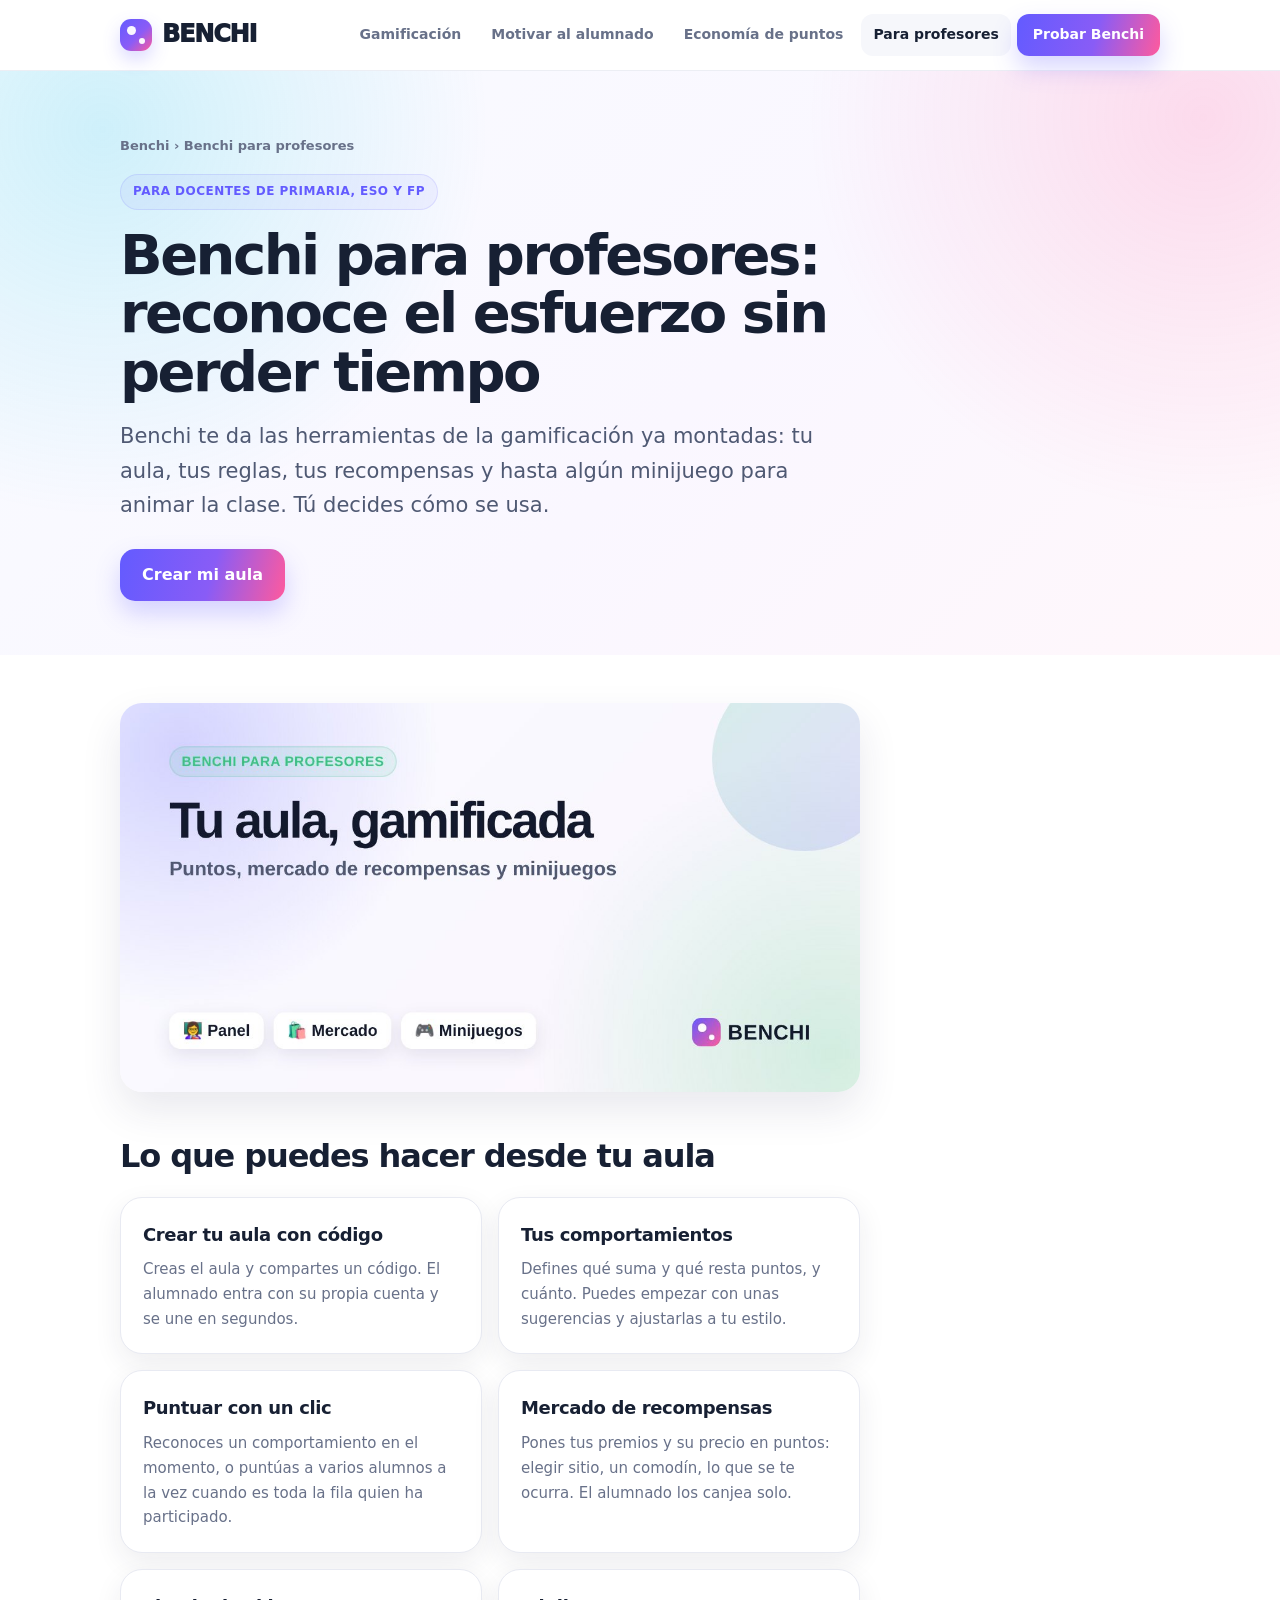
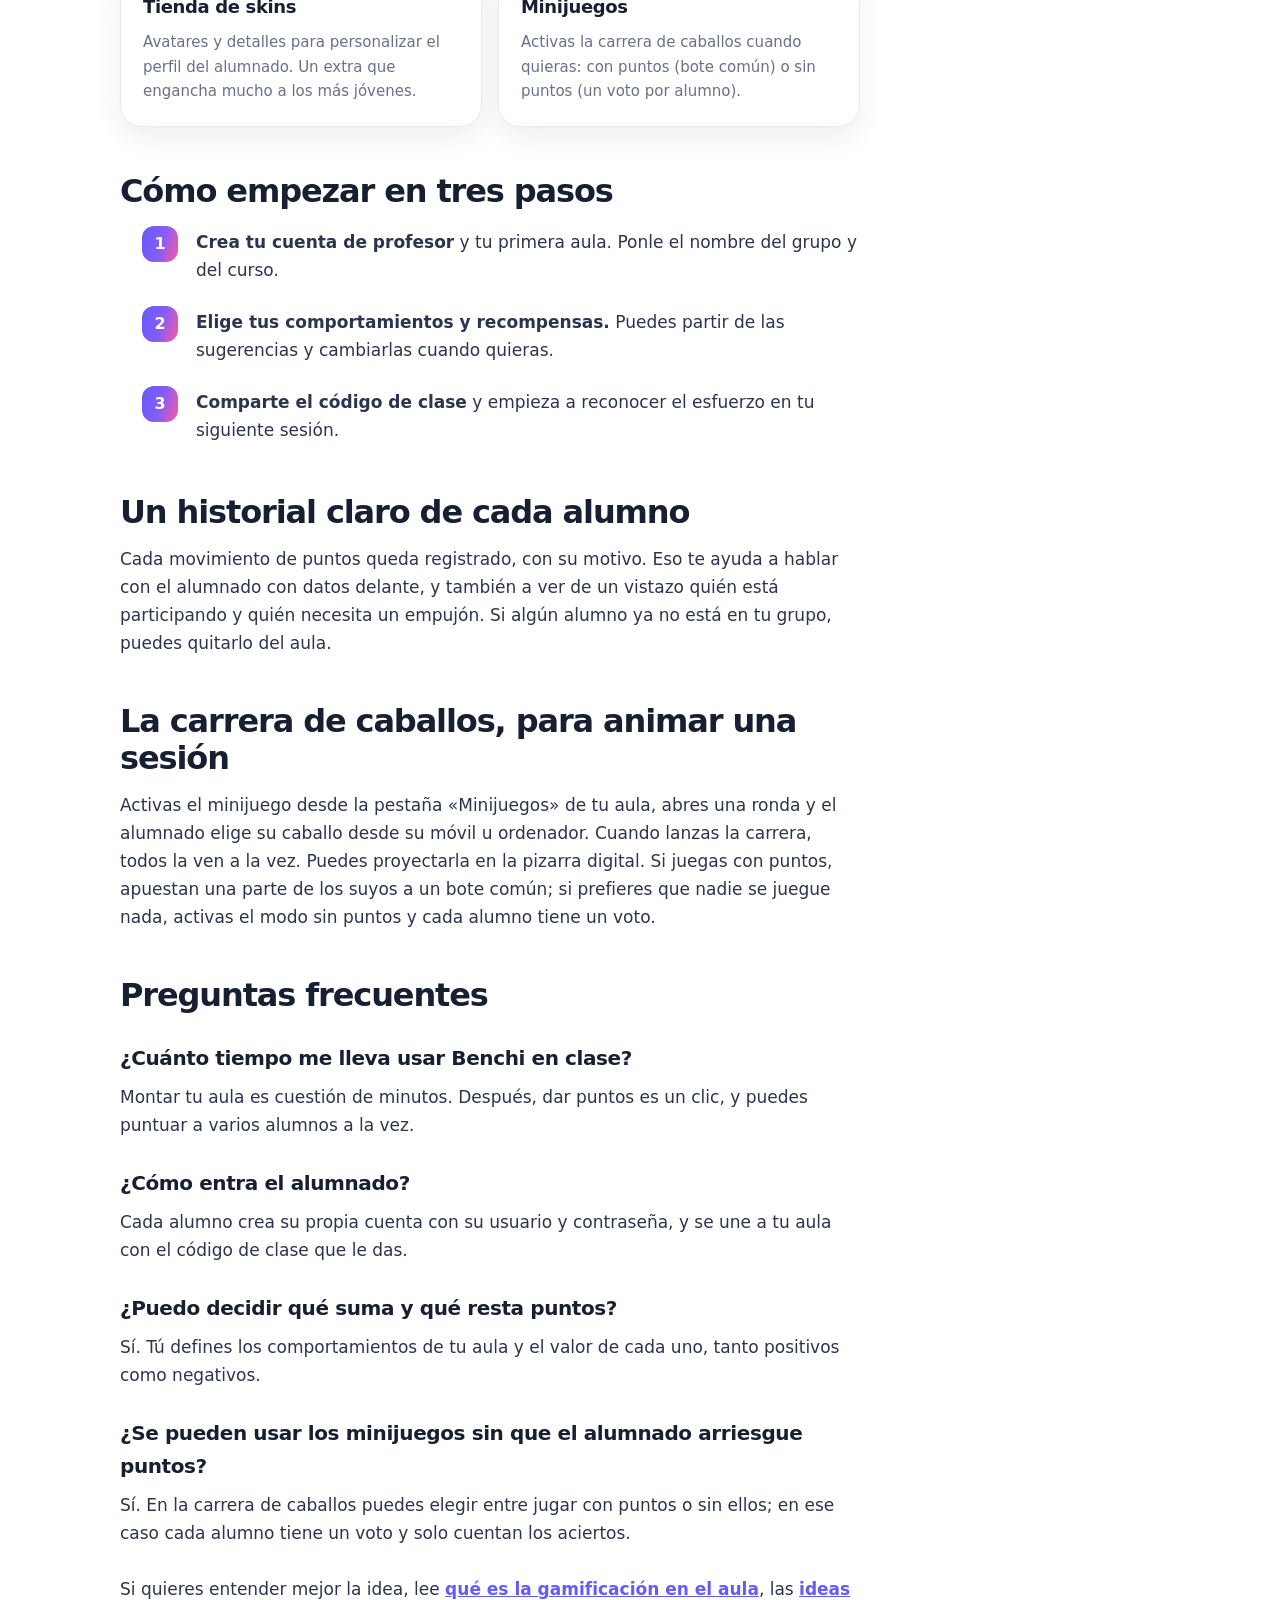
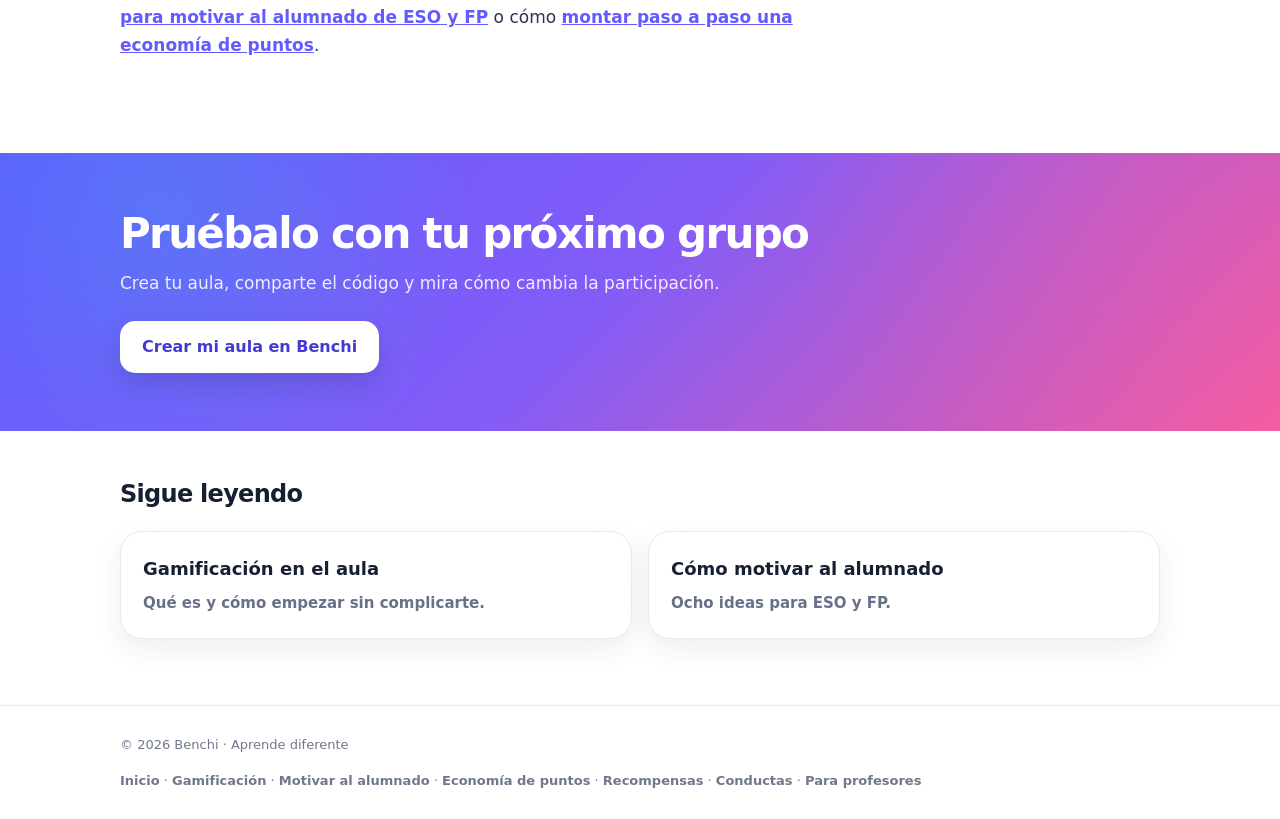
==== commit 971dc015: "SEO portada: Primaria, sección de minijuegos, Quiénes somos con compromiso 10% SAFA-ICET y Supabase " ====
--- a/benchi-para-profesores/index.html
+++ b/benchi-para-profesores/index.html
@@ -4,7 +4,7 @@
 <meta charset="UTF-8">
 <meta name="viewport" content="width=device-width, initial-scale=1">
 <title>Benchi para profesores: puntos, recompensas y minijuegos</title>
-<meta name="description" content="Qué puede hacer el profesorado de ESO y FP con Benchi: aula con código, puntos con un clic, mercado de recompensas, minijuegos e historial.">
+<meta name="description" content="Qué puede hacer el profesorado de Primaria, ESO y FP con Benchi: aula con código, puntos con un clic, mercado de recompensas, minijuegos e historial.">
 <link rel="canonical" href="https://www.playbenchi.es/benchi-para-profesores/">
 <meta name="robots" content="index, follow, max-image-preview:large">
 <meta name="theme-color" content="#635bff">
@@ -17,7 +17,7 @@
 <meta property="og:locale" content="es_ES">
 <meta property="og:url" content="https://www.playbenchi.es/benchi-para-profesores/">
 <meta property="og:title" content="Benchi para profesores: puntos, recompensas y minijuegos para tu aula">
-<meta property="og:description" content="Todo lo que puedes hacer con Benchi desde tu aula de ESO o FP.">
+<meta property="og:description" content="Todo lo que puedes hacer con Benchi desde tu aula de Primaria, ESO o FP.">
 <meta property="og:image" content="https://www.playbenchi.es/img/guias/benchi-para-profesores.jpg">
 <meta property="og:image:width" content="1200">
 <meta property="og:image:height" content="630">
@@ -33,7 +33,7 @@
       "@type": "WebPage",
       "primaryImageOfPage": "https://www.playbenchi.es/img/guias/benchi-para-profesores.jpg",
       "name": "Benchi para profesores",
-      "description": "Qué puede hacer el profesorado de ESO y FP con Benchi.",
+      "description": "Qué puede hacer el profesorado de Primaria, ESO y FP con Benchi.",
       "inLanguage": "es",
       "url": "https://www.playbenchi.es/benchi-para-profesores/",
       "isPartOf": { "@type": "WebSite", "name": "Benchi", "url": "https://www.playbenchi.es/" }
@@ -91,7 +91,7 @@
 
 <section class="hero"><div class="wrap">
   <div class="crumbs"><a href="/">Benchi</a> › Benchi para profesores</div>
-  <span class="eyebrow">Para docentes de ESO y FP</span>
+  <span class="eyebrow">Para docentes de Primaria, ESO y FP</span>
   <h1>Benchi para profesores: reconoce el esfuerzo sin perder tiempo</h1>
   <p class="lead">Benchi te da las herramientas de la gamificación ya montadas: tu aula, tus reglas, tus recompensas y hasta algún minijuego para animar la clase. Tú decides cómo se usa.</p>
   <div style="margin-top:26px"><a class="btn" href="/">Crear mi aula</a></div>
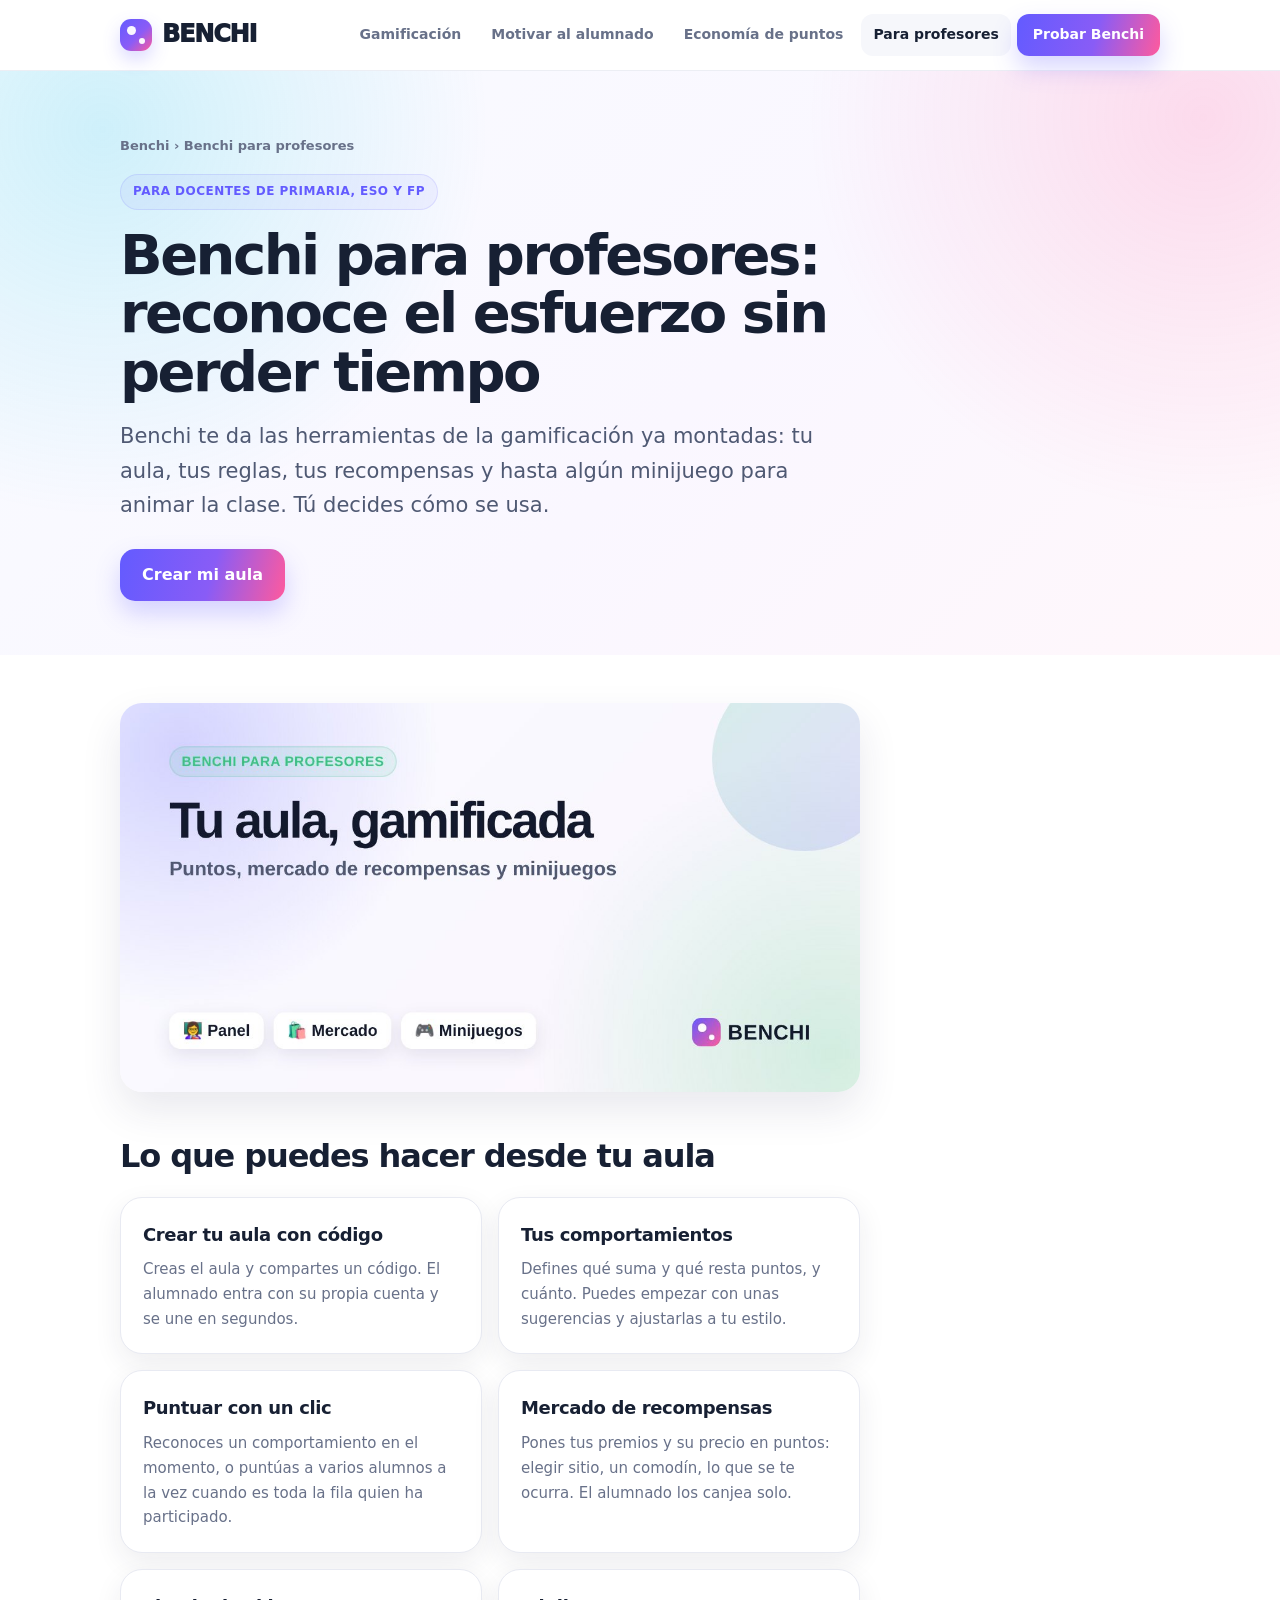
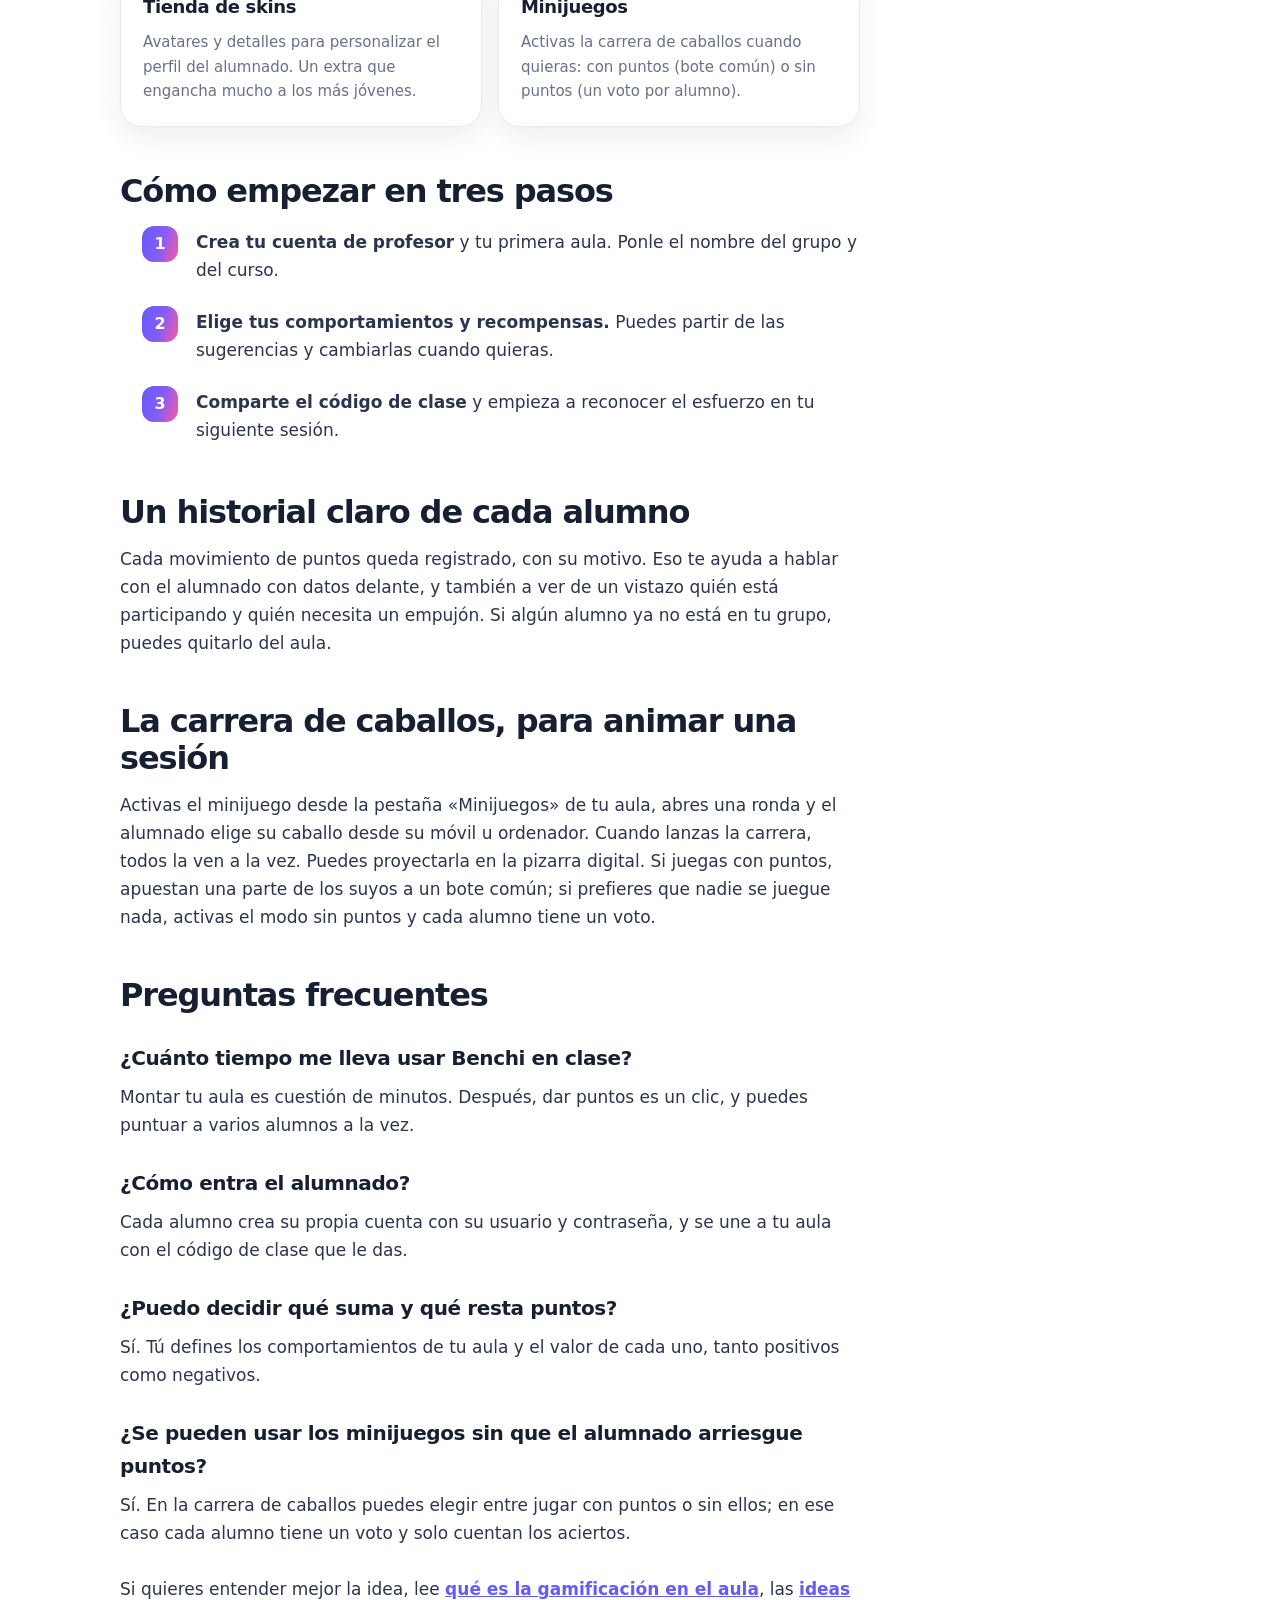
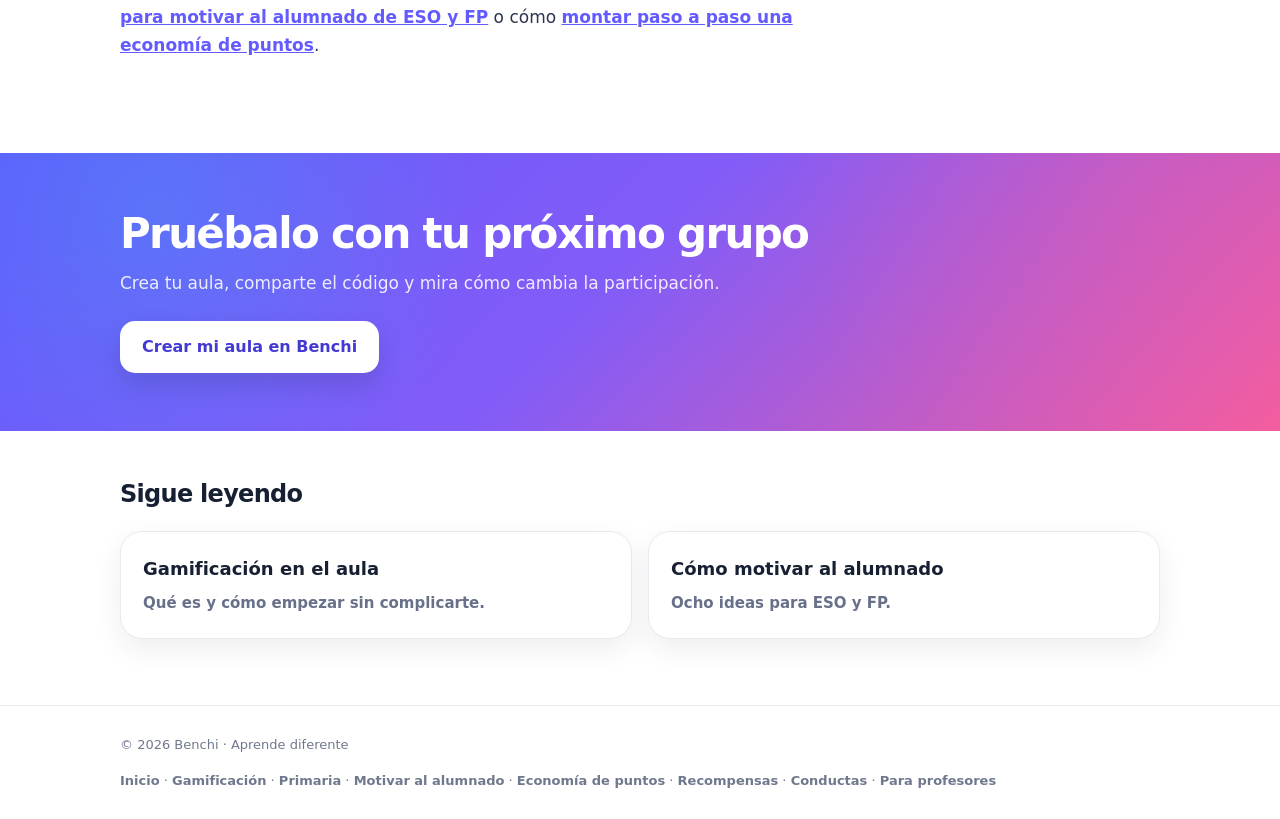
==== commit 7e0d056f: "Nueva guía: Gamificación en Primaria (ideas por ciclos, puntos por equipos, recompensas, minijuegos)" ====
--- a/benchi-para-profesores/index.html
+++ b/benchi-para-profesores/index.html
@@ -152,6 +152,6 @@
   </div>
 </div></section>
 
-<footer class="foot"><div class="wrap foot-in"><span>© 2026 Benchi · Aprende diferente</span><span><a href="/">Inicio</a> · <a href="/gamificacion-en-el-aula/">Gamificación</a> · <a href="/motivar-al-alumnado/">Motivar al alumnado</a> · <a href="/economia-de-puntos-en-el-aula/">Economía de puntos</a> · <a href="/recompensas-para-alumnos/">Recompensas</a> · <a href="/conductas-positivas-y-negativas/">Conductas</a> · <a href="/benchi-para-profesores/">Para profesores</a></span></div></footer>
+<footer class="foot"><div class="wrap foot-in"><span>© 2026 Benchi · Aprende diferente</span><span><a href="/">Inicio</a> · <a href="/gamificacion-en-el-aula/">Gamificación</a> · <a href="/gamificacion-en-primaria/">Primaria</a> · <a href="/motivar-al-alumnado/">Motivar al alumnado</a> · <a href="/economia-de-puntos-en-el-aula/">Economía de puntos</a> · <a href="/recompensas-para-alumnos/">Recompensas</a> · <a href="/conductas-positivas-y-negativas/">Conductas</a> · <a href="/benchi-para-profesores/">Para profesores</a></span></div></footer>
 </body>
 </html>
--- a/contenido.css
+++ b/contenido.css
@@ -35,6 +35,7 @@
 h1{font-size:clamp(34px,5vw,56px);line-height:1.04;letter-spacing:-.045em;margin:0 0 18px;max-width:860px}
 .lead{font-size:clamp(18px,2vw,21px);color:#4f5973;max-width:720px;margin:0}
 .meta{margin-top:20px;font-size:13px;color:var(--muted);font-weight:700}
+.meta a{color:var(--text,#172033);text-decoration:underline;text-underline-offset:3px}
 
 /* Texto */
 article{padding:48px 0 24px}
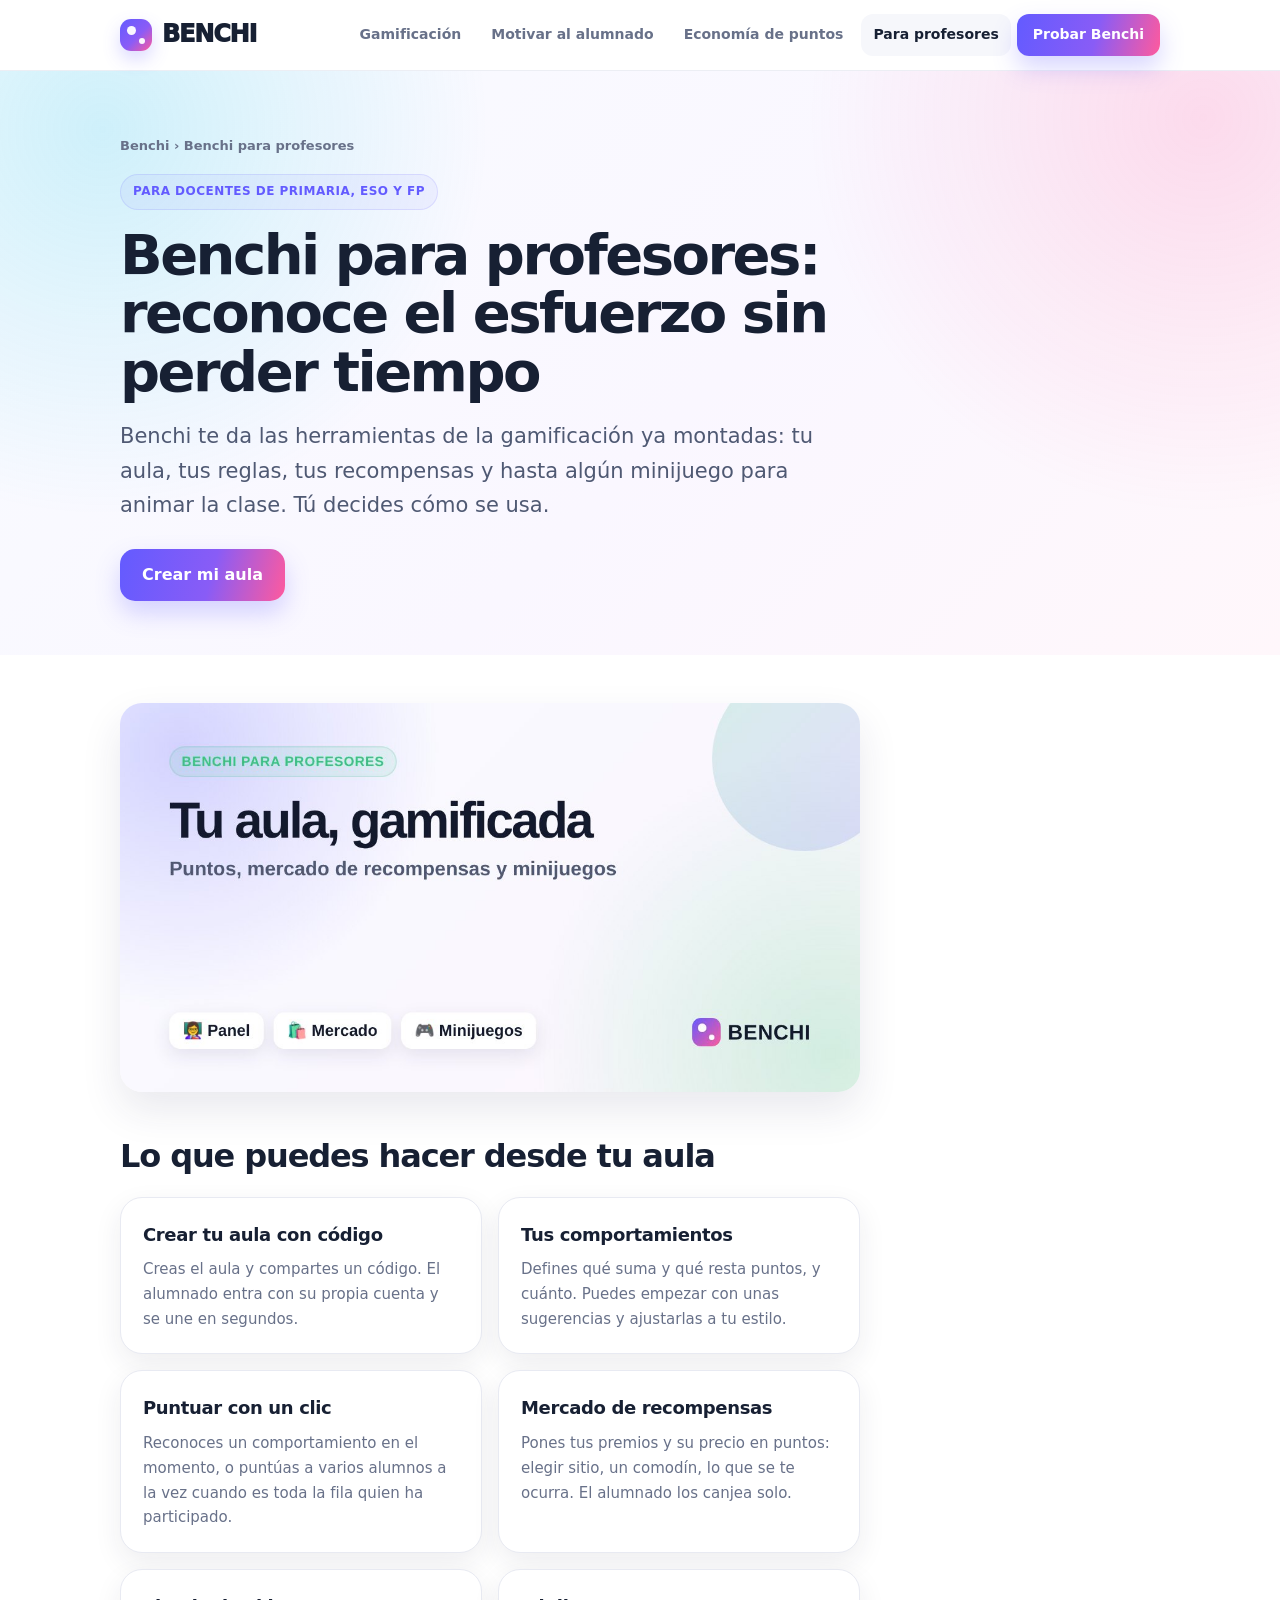
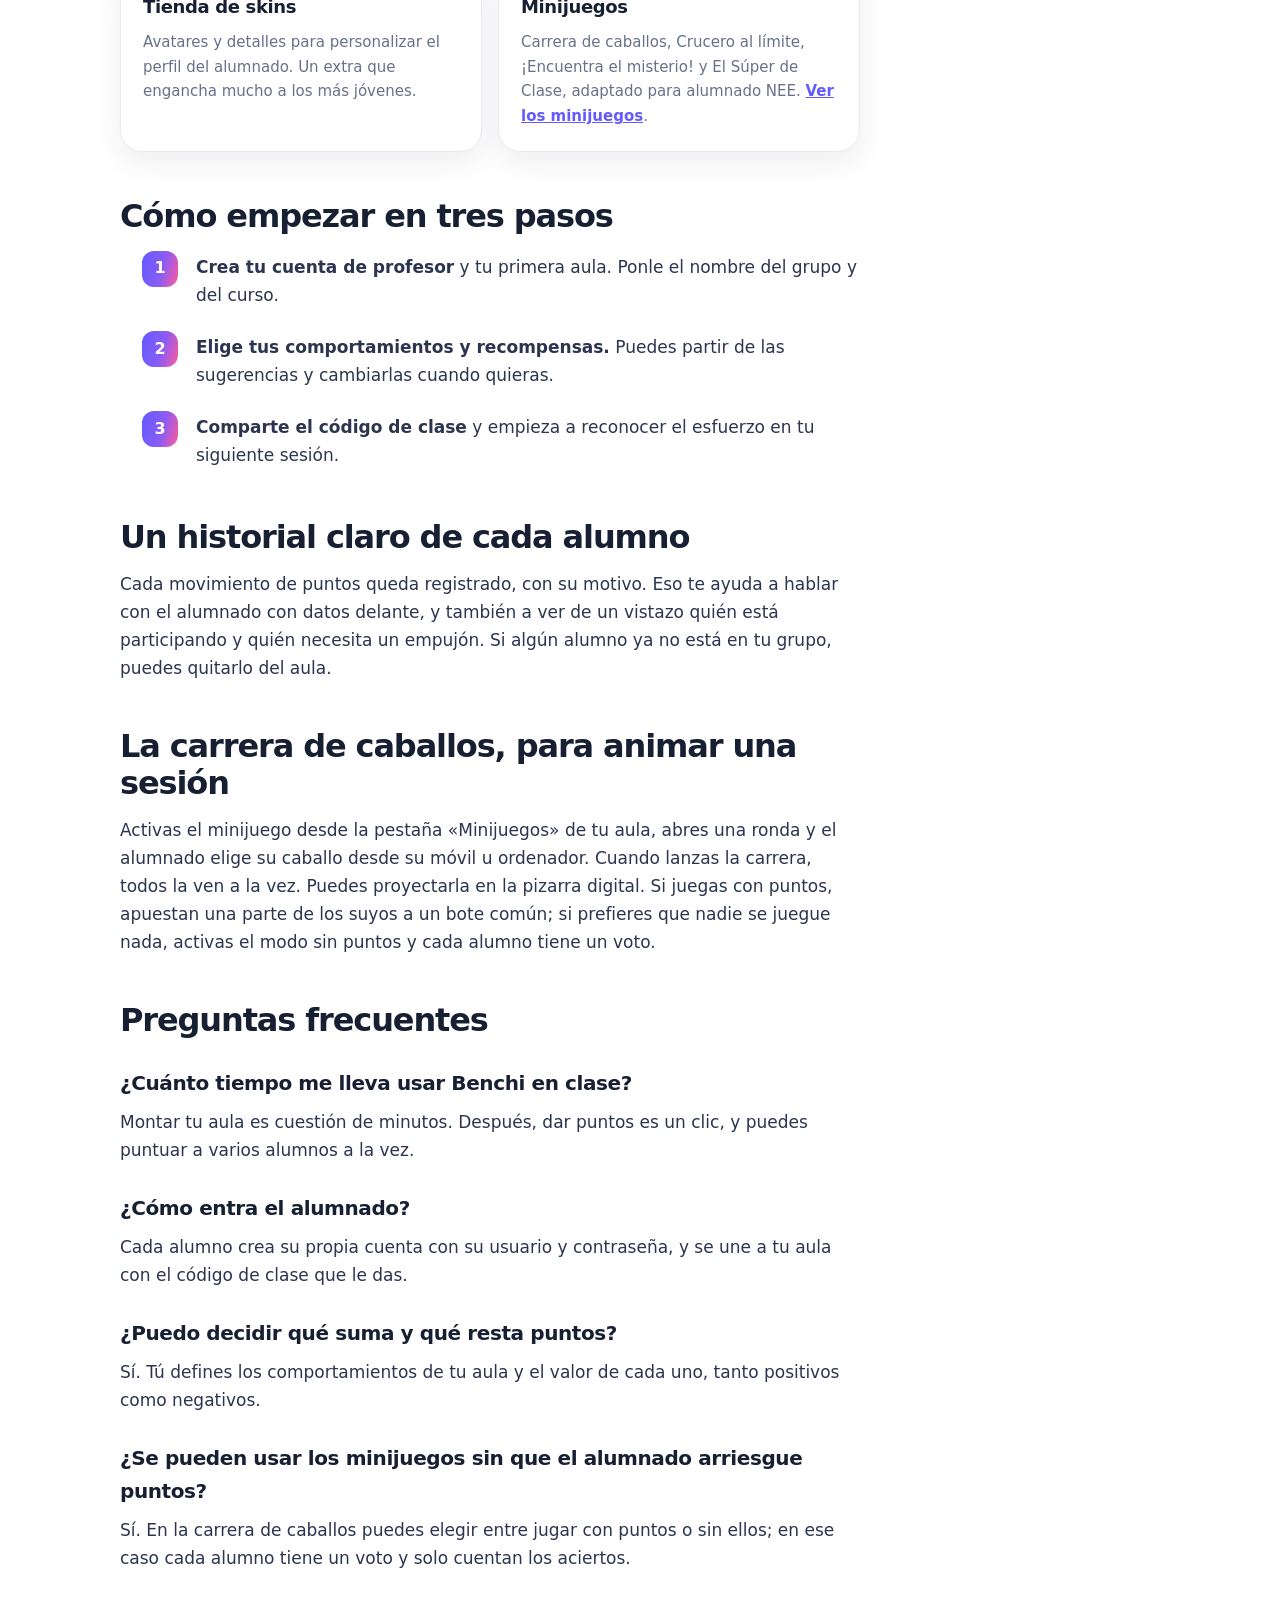
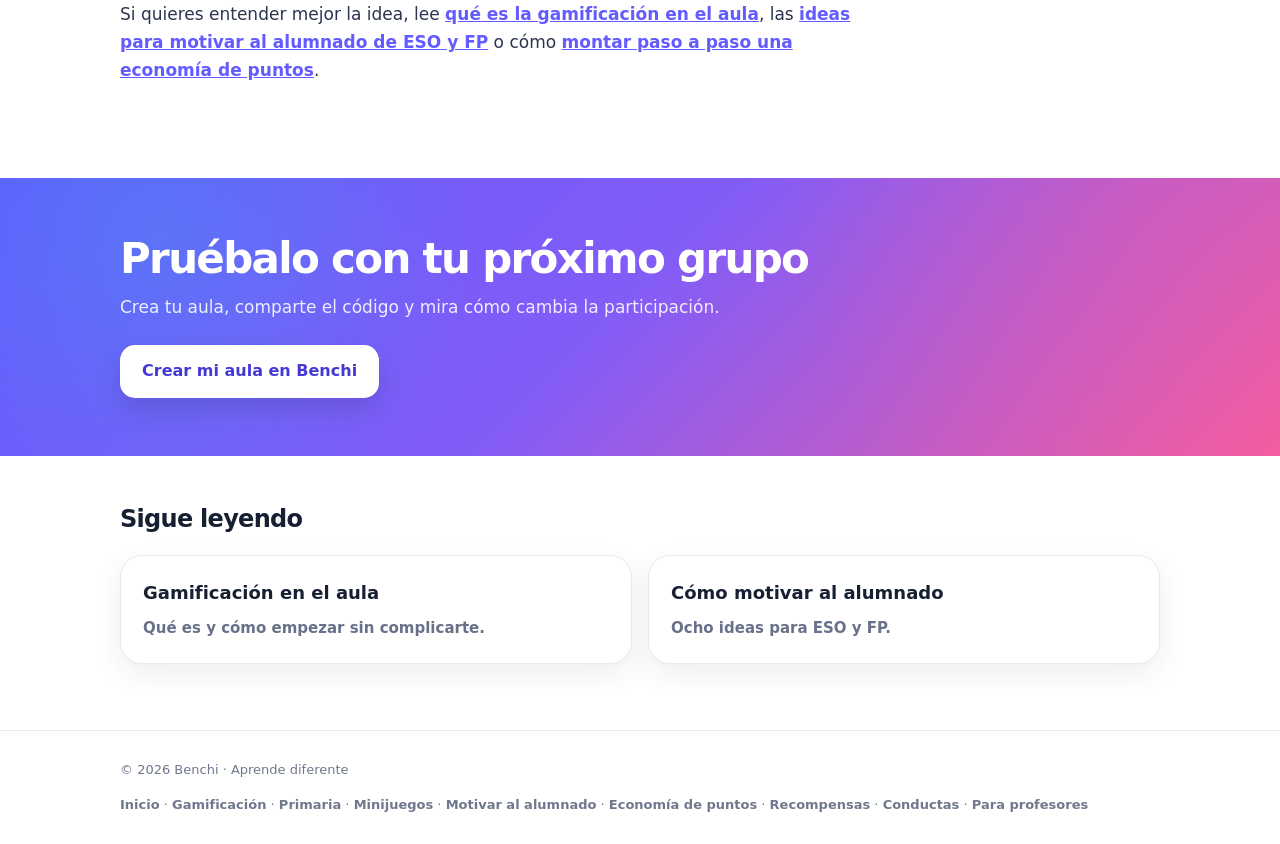
==== commit 1572f549: "Nueva página: Minijuegos educativos para gamificar el aula (también NEE), enlazada desde portada, gu" ====
--- a/benchi-para-profesores/index.html
+++ b/benchi-para-profesores/index.html
@@ -108,7 +108,7 @@
   <div class="card"><h3>Puntuar con un clic</h3><p>Reconoces un comportamiento en el momento, o puntúas a varios alumnos a la vez cuando es toda la fila quien ha participado.</p></div>
   <div class="card"><h3>Mercado de recompensas</h3><p>Pones tus premios y su precio en puntos: elegir sitio, un comodín, lo que se te ocurra. El alumnado los canjea solo.</p></div>
   <div class="card"><h3>Tienda de skins</h3><p>Avatares y detalles para personalizar el perfil del alumnado. Un extra que engancha mucho a los más jóvenes.</p></div>
-  <div class="card"><h3>Minijuegos</h3><p>Activas la carrera de caballos cuando quieras: con puntos (bote común) o sin puntos (un voto por alumno).</p></div>
+  <div class="card"><h3>Minijuegos</h3><p>Carrera de caballos, Crucero al límite, ¡Encuentra el misterio! y El Súper de Clase, adaptado para alumnado NEE. <a href="/minijuegos-educativos/">Ver los minijuegos</a>.</p></div>
 </div>
 
 <h2>Cómo empezar en tres pasos</h2>
@@ -152,6 +152,6 @@
   </div>
 </div></section>
 
-<footer class="foot"><div class="wrap foot-in"><span>© 2026 Benchi · Aprende diferente</span><span><a href="/">Inicio</a> · <a href="/gamificacion-en-el-aula/">Gamificación</a> · <a href="/gamificacion-en-primaria/">Primaria</a> · <a href="/motivar-al-alumnado/">Motivar al alumnado</a> · <a href="/economia-de-puntos-en-el-aula/">Economía de puntos</a> · <a href="/recompensas-para-alumnos/">Recompensas</a> · <a href="/conductas-positivas-y-negativas/">Conductas</a> · <a href="/benchi-para-profesores/">Para profesores</a></span></div></footer>
+<footer class="foot"><div class="wrap foot-in"><span>© 2026 Benchi · Aprende diferente</span><span><a href="/">Inicio</a> · <a href="/gamificacion-en-el-aula/">Gamificación</a> · <a href="/gamificacion-en-primaria/">Primaria</a> · <a href="/minijuegos-educativos/">Minijuegos</a> · <a href="/motivar-al-alumnado/">Motivar al alumnado</a> · <a href="/economia-de-puntos-en-el-aula/">Economía de puntos</a> · <a href="/recompensas-para-alumnos/">Recompensas</a> · <a href="/conductas-positivas-y-negativas/">Conductas</a> · <a href="/benchi-para-profesores/">Para profesores</a></span></div></footer>
 </body>
 </html>
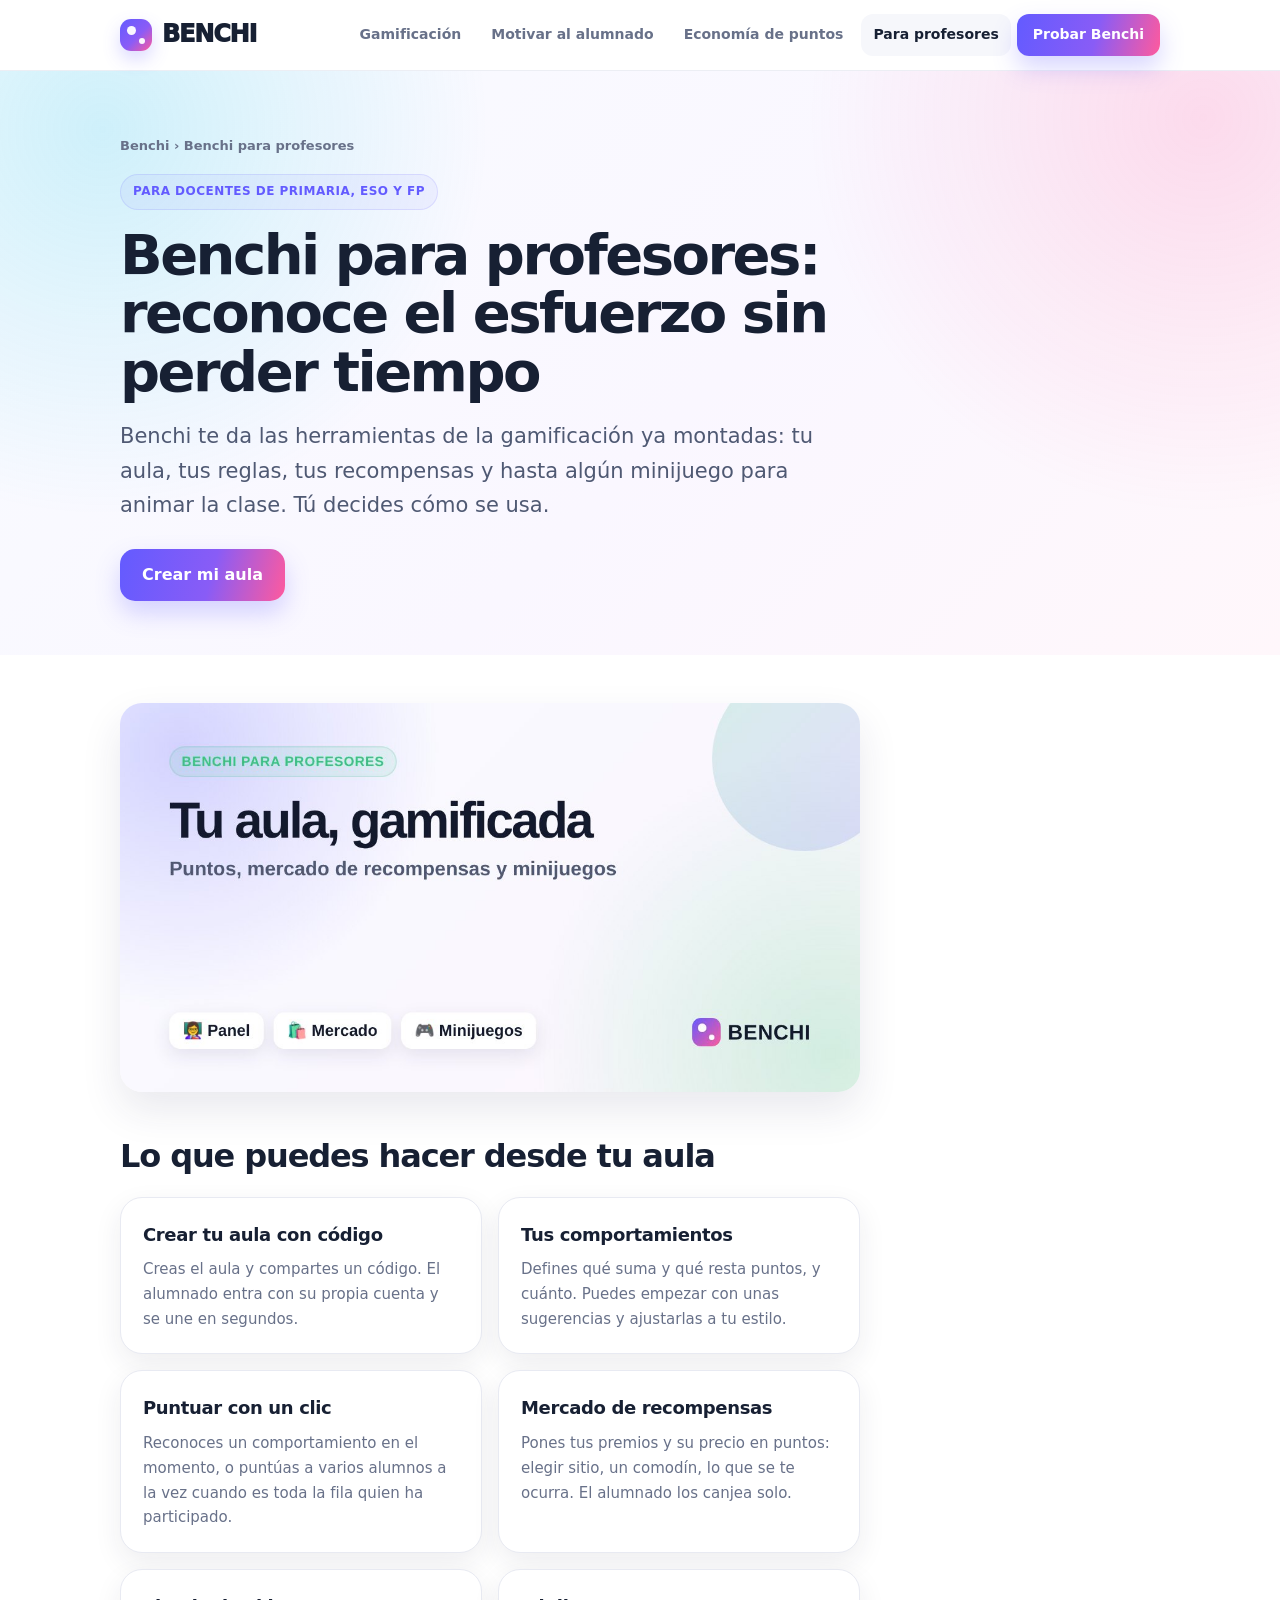
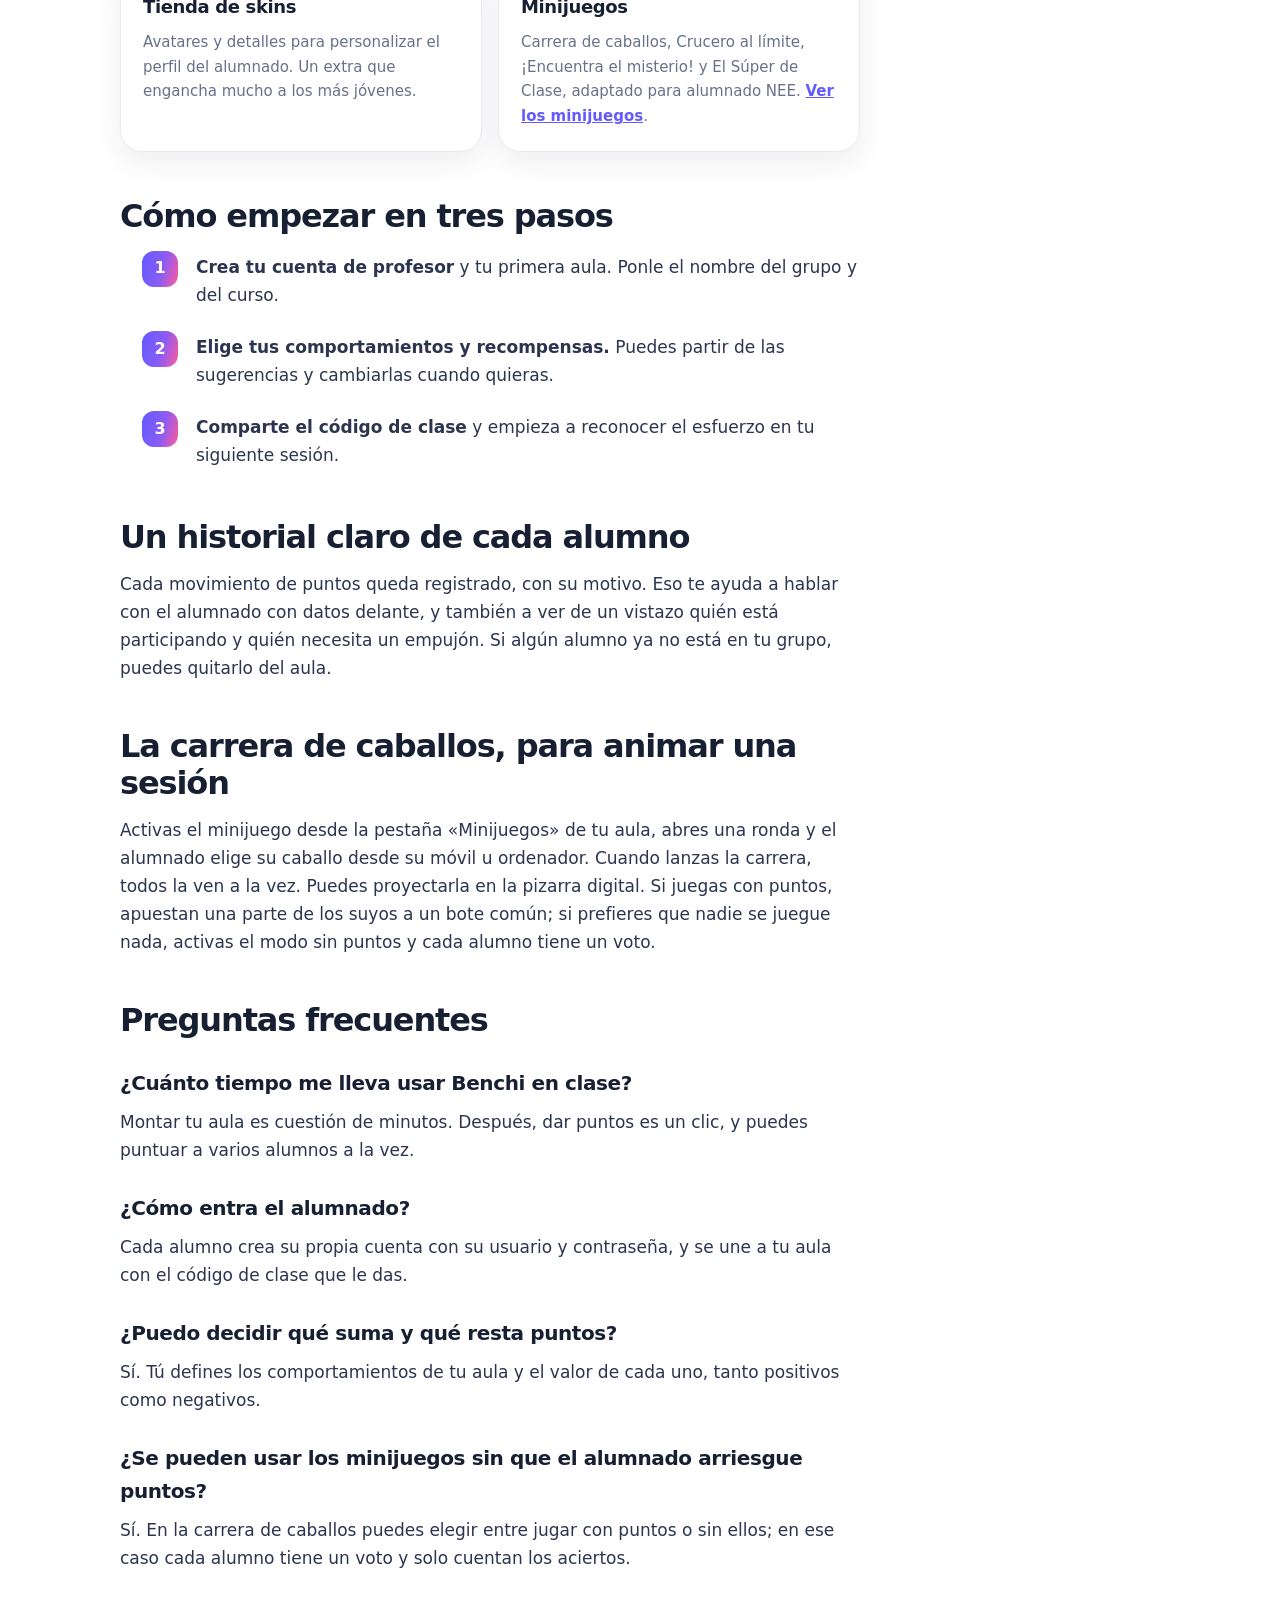
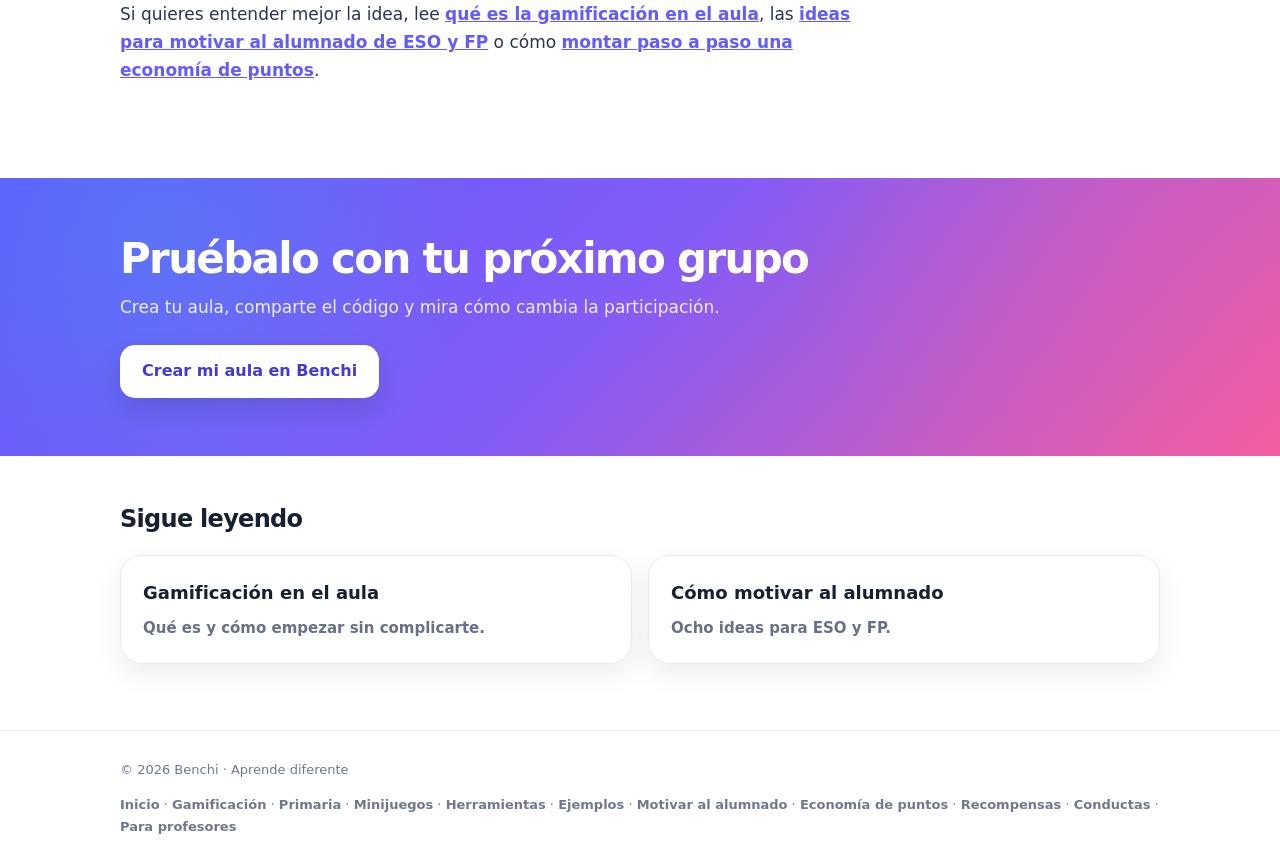
==== commit e56f4fec: "SEO gamificación: guía pilar ampliada, nuevas páginas Herramientas de gamificación y Ejemplos por as" ====
--- a/benchi-para-profesores/index.html
+++ b/benchi-para-profesores/index.html
@@ -152,6 +152,6 @@
   </div>
 </div></section>
 
-<footer class="foot"><div class="wrap foot-in"><span>© 2026 Benchi · Aprende diferente</span><span><a href="/">Inicio</a> · <a href="/gamificacion-en-el-aula/">Gamificación</a> · <a href="/gamificacion-en-primaria/">Primaria</a> · <a href="/minijuegos-educativos/">Minijuegos</a> · <a href="/motivar-al-alumnado/">Motivar al alumnado</a> · <a href="/economia-de-puntos-en-el-aula/">Economía de puntos</a> · <a href="/recompensas-para-alumnos/">Recompensas</a> · <a href="/conductas-positivas-y-negativas/">Conductas</a> · <a href="/benchi-para-profesores/">Para profesores</a></span></div></footer>
+<footer class="foot"><div class="wrap foot-in"><span>© 2026 Benchi · Aprende diferente</span><span><a href="/">Inicio</a> · <a href="/gamificacion-en-el-aula/">Gamificación</a> · <a href="/gamificacion-en-primaria/">Primaria</a> · <a href="/minijuegos-educativos/">Minijuegos</a> · <a href="/herramientas-de-gamificacion/">Herramientas</a> · <a href="/ejemplos-de-gamificacion-en-el-aula/">Ejemplos</a> · <a href="/motivar-al-alumnado/">Motivar al alumnado</a> · <a href="/economia-de-puntos-en-el-aula/">Economía de puntos</a> · <a href="/recompensas-para-alumnos/">Recompensas</a> · <a href="/conductas-positivas-y-negativas/">Conductas</a> · <a href="/benchi-para-profesores/">Para profesores</a></span></div></footer>
 </body>
 </html>
